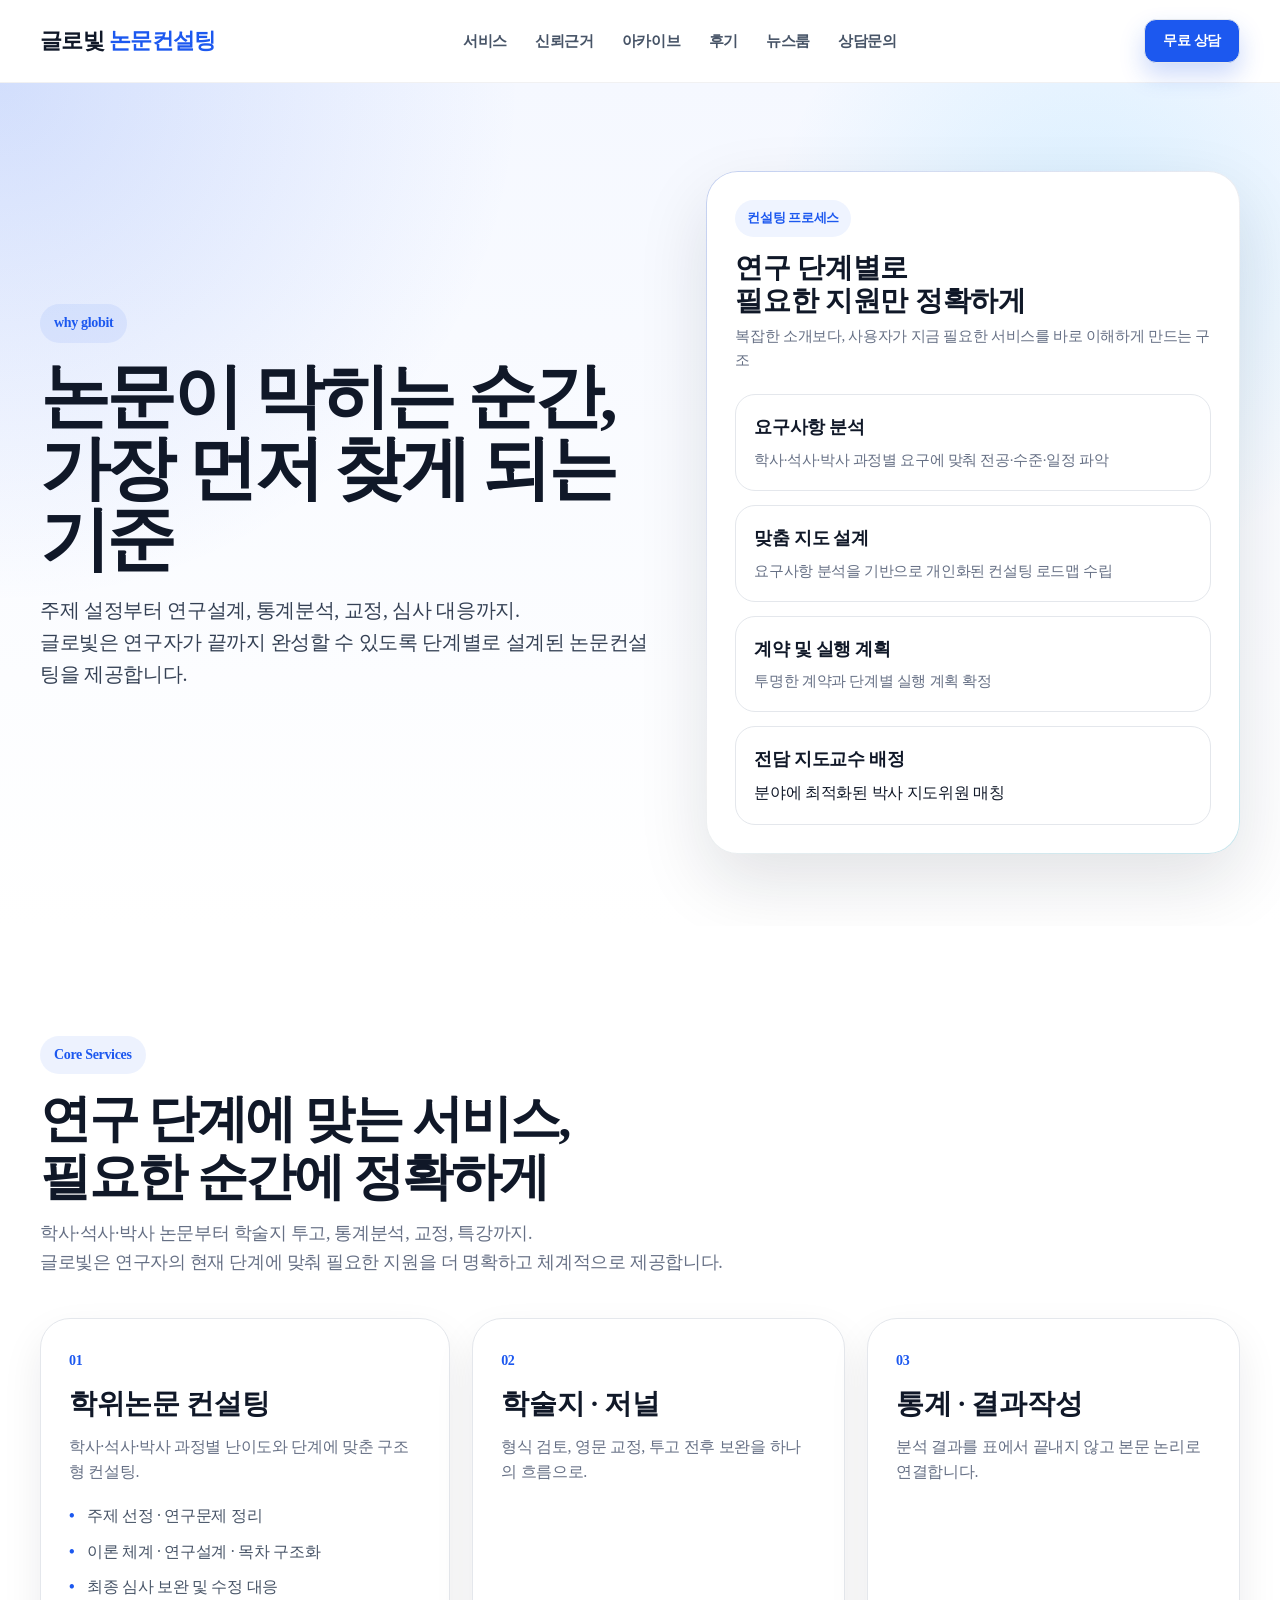
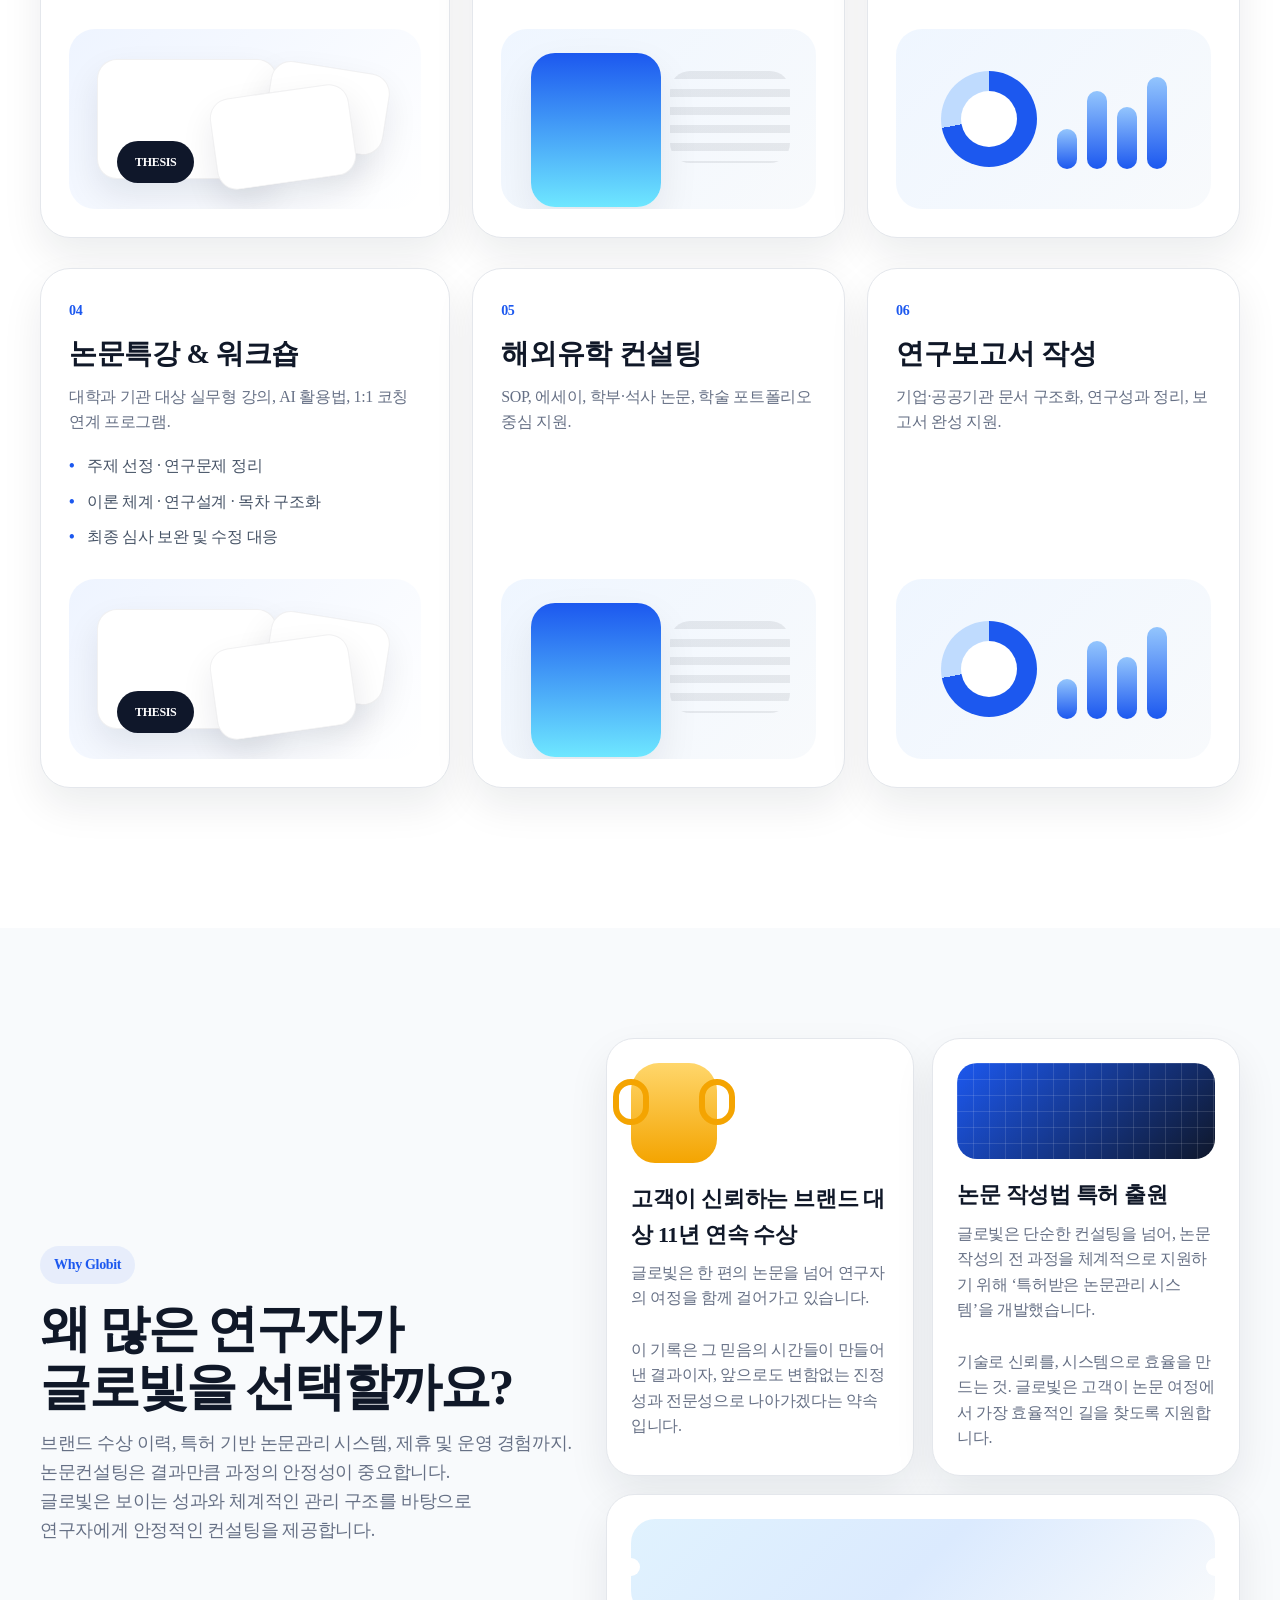
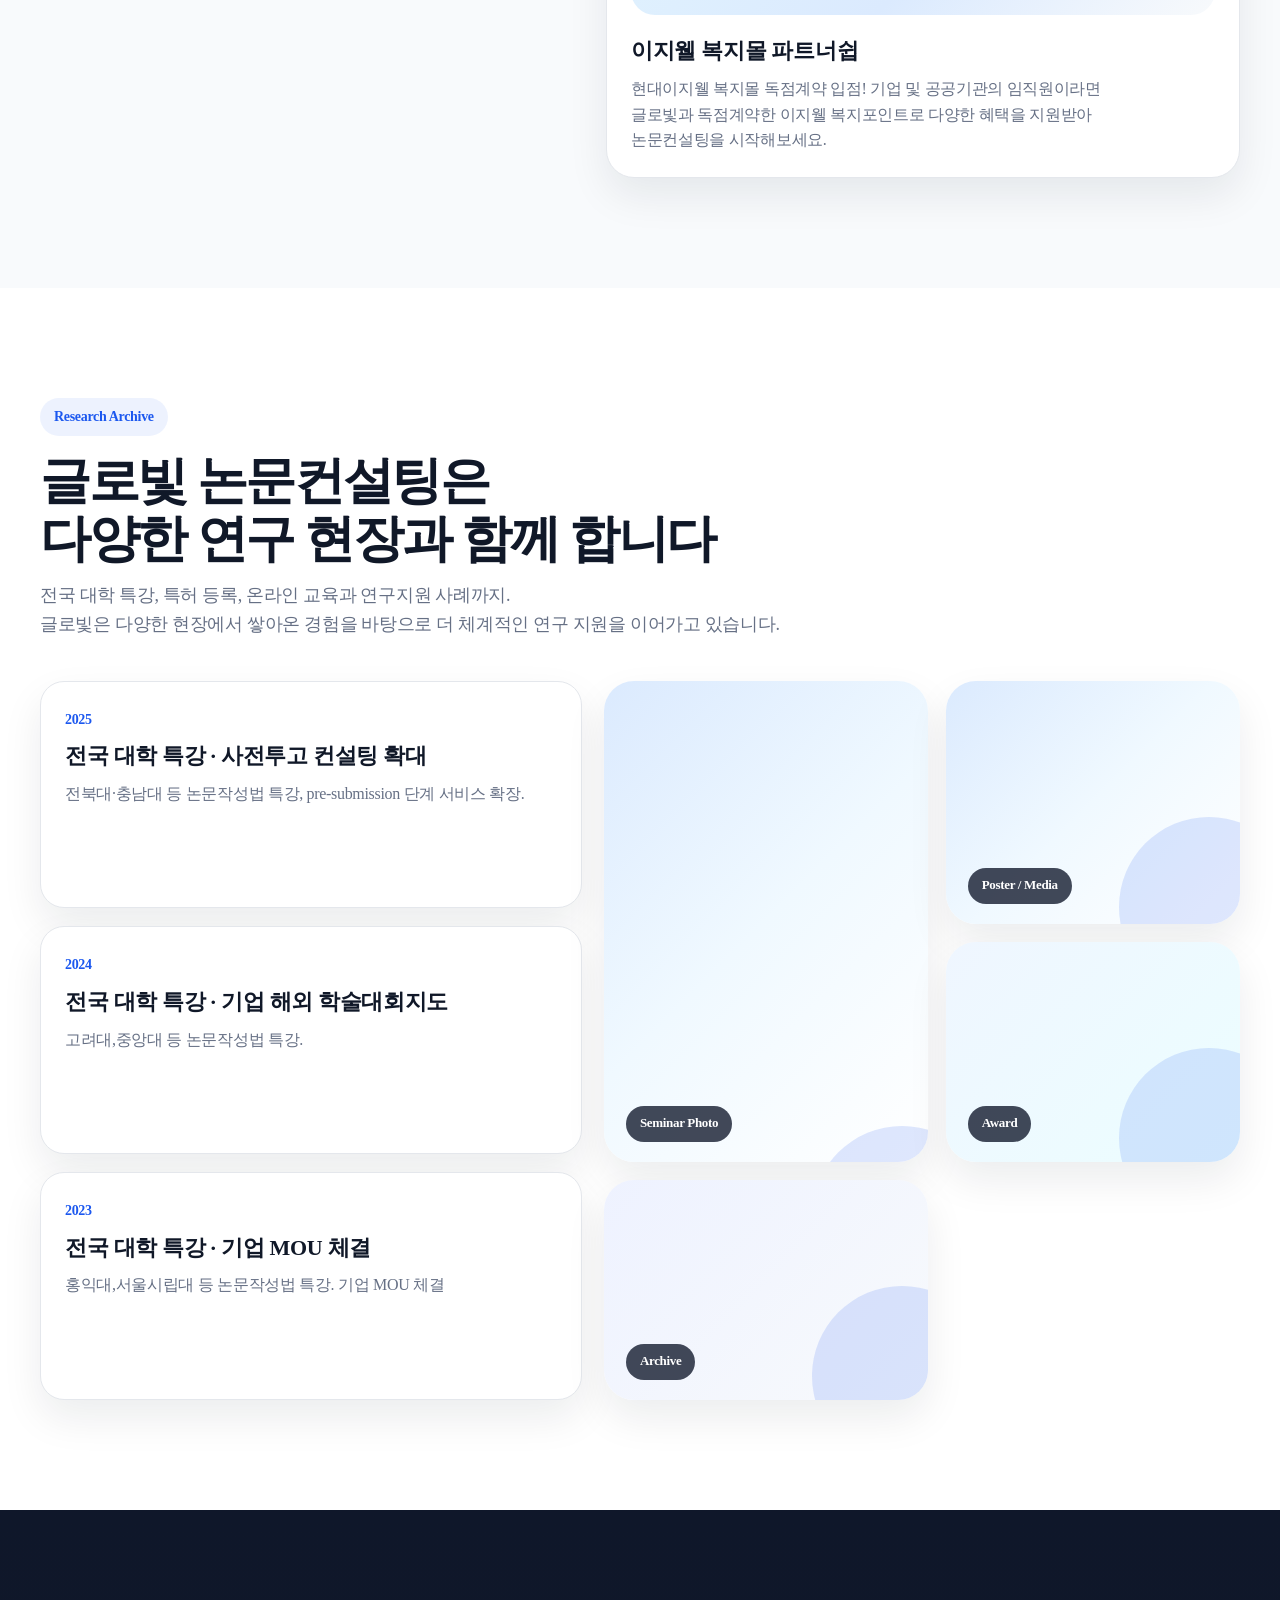
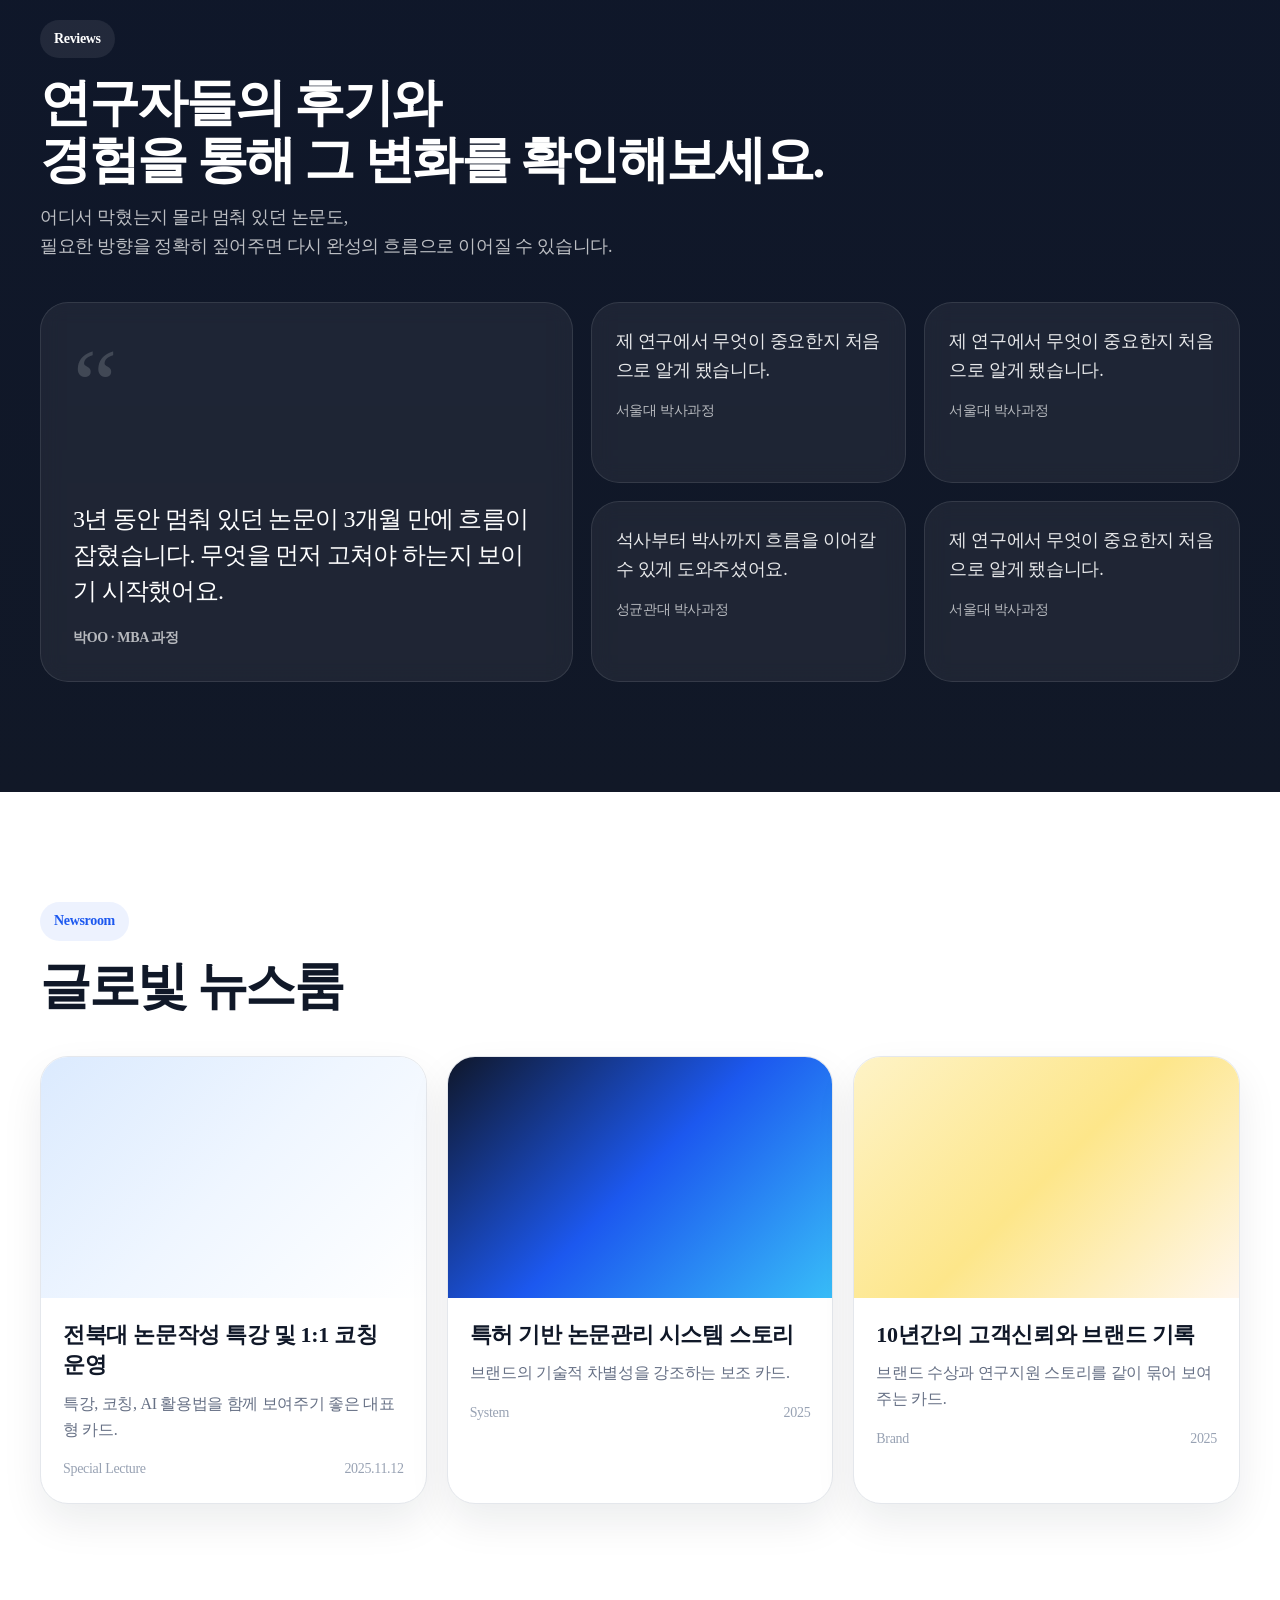
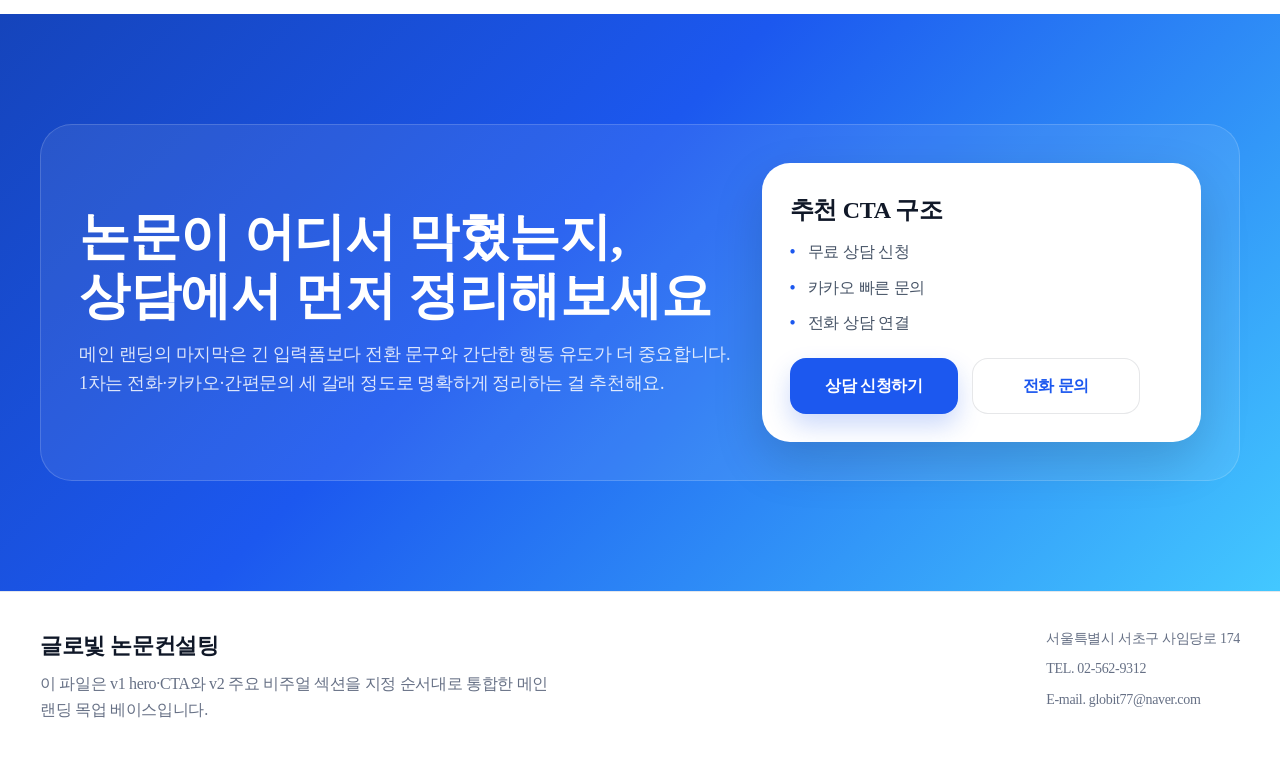
==== 1.html @ 15de33b3 "Add files via upload" ====
<!DOCTYPE html>
<html lang="ko"><head>
<meta http-equiv="content-type" content="text/html; charset=UTF-8">
  <meta charset="UTF-8">
  <meta name="viewport" content="width=device-width, initial-scale=1.0">
  <title>글로빛 논문컨설팅 | 통합 목업 베이스</title>
  <meta name="description" content="v1 hero와 CTA, v2 services/why globit/archive/reviews/newsroom을 결합한 통합 목업 베이스">
  <link rel="preconnect" href="https://fonts.googleapis.com">
  <link rel="preconnect" href="https://fonts.gstatic.com" crossorigin="">
  <link href="1_files/1_002.css" rel="stylesheet">
  <link rel="stylesheet" href="1_files/1.css">
</head>
<body>
  <header class="site-header">
    <div class="wrap header-inner">
      <a href="#" class="logo">글로빛 <span>논문컨설팅</span></a>
      <nav class="gnb">
        <a href="#services">서비스</a>
        <a href="#proof">신뢰근거</a>
        <a href="#visual-archive">아카이브</a>
        <a href="#reviews">후기</a>
        <a href="#news">뉴스룸</a>
        <a href="#contact">상담문의</a>
      </nav>
      <div class="header-cta">
        <a href="#contact" class="mini-btn primary">무료 상담</a>
      </div>
    </div>
  </header>

  <main>
    <section class="hero">
      <div class="wrap hero-grid">
        <div class="hero-copy">
          <span class="eyebrow">why globit</span>
          <h1>논문이 막히는 순간,<br>가장 먼저 찾게 되는 기준</h1>
          <p class="hero-lead">
            주제 설정부터 연구설계, 통계분석, 교정, 심사 대응까지.<br>
            글로빛은 연구자가 끝까지 완성할 수 있도록 단계별로 설계된 논문컨설팅을 제공합니다.
          </p>
          

          
        </div>

        <div class="hero-card">
          <div class="card-top">
            <div>
              <span class="tag">컨설팅 프로세스</span>
              <h2>연구 단계별로<br>필요한 지원만 정확하게</h2>
              <p>복잡한 소개보다, 사용자가 지금 필요한 서비스를 바로 이해하게 만드는 구조</p>
            </div>
          </div>

          <div class="card-stack">
            <div class="stack-item">
              <strong>요구사항 분석</strong>
              <p>학사·석사·박사 과정별 요구에 맞춰 전공·수준·일정 파악</p>
            </div>
            <div class="stack-item">
              <strong>맞춤 지도 설계</strong>
              <p>요구사항 분석을 기반으로 개인화된 컨설팅 로드맵 수립</p>
            </div>
            <div class="stack-item">
              <strong>계약 및 실행 계획</strong>
              <p>투명한 계약과 단계별 실행 계획 확정</p>
            </div>
          <div class="stack-item">
            <strong>전담 지도교수 배정</strong>
            <span>분야에 최적화된 박사 지도위원 매칭</span>
          </div></div>

          
        </div>
      </div>
    </section>

    <section id="services" class="section">
      <div class="wrap">
        <div class="section-head">
          <span class="eyebrow">Core Services</span>
          <h2>연구 단계에 맞는 서비스, <br>필요한 순간에 정확하게</h2>
          <p>학사·석사·박사 논문부터 학술지 투고, 통계분석, 교정, 특강까지.


<br>
  글로빛은 연구자의 현재 단계에 맞춰 필요한 지원을 더 명확하고 체계적으로 제공합니다.</p>
        </div>

        <div class="service-showcase">
          <article class="service-panel service-panel-lg">
            <div class="service-copy">
              <span class="num">01</span>
              <h3>학위논문 컨설팅</h3>
              <p>학사·석사·박사 과정별 난이도와 단계에 맞춘 구조형 컨설팅.</p>
              <ul>
                <li>주제 선정 · 연구문제 정리</li>
                <li>이론 체계 · 연구설계 · 목차 구조화</li>
                <li>최종 심사 보완 및 수정 대응</li>
              </ul>
            </div>
            <div class="service-visual paper-flow">
              <div class="sheet main"></div>
              <div class="sheet sub one"></div>
              <div class="sheet sub two"></div>
              <div class="stamp">THESIS</div>
            </div>
          </article>

          <article class="service-panel">
            <div class="service-copy">
              <span class="num">02</span>
              <h3>학술지 · 저널</h3>
              <p>형식 검토, 영문 교정, 투고 전후 보완을 하나의 흐름으로.</p>
            </div>
            <div class="service-visual journal-visual">
              <div class="journal-cover"></div>
              <div class="journal-lines"></div>
            </div>
          </article>

          <article class="service-panel">
            <div class="service-copy">
              <span class="num">03</span>
              <h3>통계 · 결과작성</h3>
              <p>분석 결과를 표에서 끝내지 않고 본문 논리로 연결합니다.</p>
            </div>
            <div class="service-visual stats-visual">
              <div class="donut"></div>
              <div class="bars">
                <span></span><span></span><span></span><span></span>
              </div>
            </div>
          </article>
        </div>
  <div class="service-showcase">
          <article class="service-panel service-panel-lg">
            <div class="service-copy">
              <span class="num">04</span>
              <h3>논문특강 &amp; 워크숍</h3>
              <p>대학과 기관 대상 실무형 강의, AI 활용법, 1:1 코칭 연계 프로그램.</p>
              <ul>
                <li>주제 선정 · 연구문제 정리</li>
                <li>이론 체계 · 연구설계 · 목차 구조화</li>
                <li>최종 심사 보완 및 수정 대응</li>
              </ul>
            </div>
            <div class="service-visual paper-flow">
              <div class="sheet main"></div>
              <div class="sheet sub one"></div>
              <div class="sheet sub two"></div>
              <div class="stamp">THESIS</div>
            </div>
          </article>

          <article class="service-panel">
            <div class="service-copy">
              <span class="num">05</span>
              <h3>해외유학 컨설팅</h3>
              <p>SOP, 에세이, 학부·석사 논문, 학술 포트폴리오 중심 지원.</p>
            </div>
            <div class="service-visual journal-visual">
              <div class="journal-cover"></div>
              <div class="journal-lines"></div>
            </div>
          </article>

          <article class="service-panel">
            <div class="service-copy">
              <span class="num">06</span>
              <h3>연구보고서 작성</h3>
              <p>기업·공공기관 문서 구조화, 연구성과 정리, 보고서 완성 지원.</p>
            </div>
            <div class="service-visual stats-visual">
              <div class="donut"></div>
              <div class="bars">
                <span></span><span></span><span></span><span></span>
              </div>
            </div>
          </article>
        </div>

        
      </div>
    </section>

    <section id="proof" class="section section-bg proof-rich">
      <div class="wrap proof-layout">
        <div class="proof-copy-block">
          <div class="section-head left-tight">
            <span class="eyebrow">Why Globit</span>
            <h2>왜 많은 연구자가<br> 글로빛을 선택할까요?</h2>
            <p>브랜드 수상 이력, 특허 기반 논문관리 시스템, 제휴 및 운영 경험까지.
  <br>
  논문컨설팅은 결과만큼 과정의 안정성이 중요합니다.
  <br>
글로빛은 보이는 성과와 체계적인 관리 구조를 바탕으로
  <br>
 연구자에게 안정적인 컨설팅을 제공합니다.</p>
          </div>
          
        </div>

        <div class="proof-visual-grid">
          <article class="proof-visual-card trophy">
            <div class="icon-trophy"></div>
            <strong>고객이 신뢰하는 브랜드 대상 11년 연속 수상</strong>
            <p>글로빛은 한 편의 논문을 넘어 연구자의 여정을 함께 걸어가고 있습니다.
  <br><br>
이 기록은 그 믿음의 시간들이 만들어낸 결과이자,
앞으로도 변함없는 진정성과 전문성으로 나아가겠다는 약속입니다. </p>
          </article>
          <article class="proof-visual-card blueprint">
            <div class="blueprint-grid"></div>
            <strong>논문 작성법 특허 출원</strong>
            <p>글로빛은 단순한 컨설팅을 넘어,
논문 작성의 전 과정을 체계적으로 지원하기 위해
‘특허받은 논문관리 시스템’을 개발했습니다.
  <br>
  <br>
  기술로 신뢰를, 시스템으로 효율을 만드는 것.
글로빛은 고객이 논문 여정에서 가장 효율적인 길을 찾도록 지원합니다. 

</p>
          </article>
          <article class="proof-visual-card welfare">
            <div class="coupon-card"></div>
            <strong>이지웰 복지몰 파트너쉽</strong>
            <p>현대이지웰 복지몰 독점계약 입점!
  기업 및 공공기관의 임직원이라면 
  <br>
  글로빛과 독점계약한 이지웰 복지포인트로
다양한 혜택을 지원받아 
  <br>논문컨설팅을 시작해보세요. 


</p>
          </article>
        </div>
      </div>
    </section>

    <section id="visual-archive" class="section archive-visual-section">
      <div class="wrap">
        <div class="section-head">
          <span class="eyebrow">Research Archive</span>
          <h2>글로빛 논문컨설팅은<br>다양한 연구 현장과 함께 합니다</h2>
          <p>전국 대학 특강, 특허 등록, 온라인 교육과 연구지원 사례까지.
  <br>
글로빛은 다양한 현장에서 쌓아온 경험을 바탕으로 더 체계적인 연구 지원을 이어가고 있습니다.</p>
        </div>

        <div class="archive-stage">
          <div class="archive-timeline">
            <article>
              <span>2025</span>
              <h3>전국 대학 특강 · 사전투고 컨설팅 확대</h3>
              <p>전북대·충남대 등 논문작성법 특강, pre-submission 단계 서비스 확장.</p>
            </article>
            <article>
              <span>2024</span>
              <h3>전국 대학 특강 · 기업 해외 학술대회지도</h3>
              <p>고려대,중앙대 등 논문작성법 특강.</p>
            </article>
            <article>
              <span>2023</span>
              <h3>전국 대학 특강 · 기업 MOU 체결</h3>
              <p>홍익대,서울시립대 등 논문작성법 특강. 기업 MOU 체결 </p>
            </article>
          </div>

          <div class="archive-gallery">
            <div class="gallery-card tall">
              <div class="gallery-label">Seminar Photo</div>
            </div>
            <div class="gallery-card wide">
              <div class="gallery-label">Poster / Media</div>
            </div>
            <div class="gallery-card square one">
              <div class="gallery-label">Award</div>
            </div>
            <div class="gallery-card square two">
              <div class="gallery-label">Archive</div>
            </div>
          </div>
        </div>
      </div>
    </section>

    <section id="reviews" class="section reviews dark-section">
      <div class="wrap">
        <div class="section-head">
          <span class="eyebrow dark">Reviews</span>
          <h2>연구자들의 후기와<br>경험을 통해 그 변화를 확인해보세요.</h2>
          <p>어디서 막혔는지 몰라 멈춰 있던 논문도,
  <br>
필요한 방향을 정확히 짚어주면 다시 완성의 흐름으로 이어질 수 있습니다.</p>
        </div>

        <div class="review-mosaic">
          <article class="review-featured">
            <div class="quote-mark">“</div>
            <p>3년 동안 멈춰 있던 논문이 3개월 만에 흐름이 잡혔습니다. 무엇을 먼저 고쳐야 하는지 보이기 시작했어요.</p>
            <strong>박OO · MBA 과정</strong>
          </article>
          <article class="review-card">
            <p>제 연구에서 무엇이 중요한지 처음으로 알게 됐습니다.</p>
            <span>서울대 박사과정</span>
          </article>
         <article class="review-card">
            <p>제 연구에서 무엇이 중요한지 처음으로 알게 됐습니다.</p>
            <span>서울대 박사과정</span>
          </article>
          <article class="review-card">
            <p>석사부터 박사까지 흐름을 이어갈 수 있게 도와주셨어요.</p>
            <span>성균관대 박사과정</span>
          </article>
  <article class="review-card">
            <p>제 연구에서 무엇이 중요한지 처음으로 알게 됐습니다.</p>
            <span>서울대 박사과정</span>
          </article>
        </div>
      </div>
    </section>

    <section id="news" class="section news-rich">
      <div class="wrap">
        <div class="section-head">
          <span class="eyebrow">Newsroom</span>
          <h2>글로빛 뉴스룸<br></h2>
          <p></p>
        </div>

        <div class="news-grid visual-news-grid">
          <article class="news-card rich">
            <div class="news-thumb thumb-seminar"></div>
            <div class="news-body">
              <strong>전북대 논문작성 특강 및 1:1 코칭 운영</strong>
              <p>특강, 코칭, AI 활용법을 함께 보여주기 좋은 대표형 카드.</p>
              <div class="news-meta"><span>Special Lecture</span><span>2025.11.12</span></div>
            </div>
          </article>
          <article class="news-card rich">
            <div class="news-thumb thumb-system"></div>
            <div class="news-body">
              <strong>특허 기반 논문관리 시스템 스토리</strong>
              <p>브랜드의 기술적 차별성을 강조하는 보조 카드.</p>
              <div class="news-meta"><span>System</span><span>2025</span></div>
            </div>
          </article>
          <article class="news-card rich">
            <div class="news-thumb thumb-brand"></div>
            <div class="news-body">
              <strong>10년간의 고객신뢰와 브랜드 기록</strong>
              <p>브랜드 수상과 연구지원 스토리를 같이 묶어 보여주는 카드.</p>
              <div class="news-meta"><span>Brand</span><span>2025</span></div>
            </div>
          </article>
        </div>
      </div>
    </section>

    <section id="contact" class="cta">
      <div class="wrap">
        <div class="cta-box">
          <div class="cta-copy">
            <h2>논문이 어디서 막혔는지,<br>상담에서 먼저 정리해보세요</h2>
            <p>
              메인 랜딩의 마지막은 긴 입력폼보다 전환 문구와 간단한 행동 유도가 더 중요합니다.
              1차는 전화·카카오·간편문의 세 갈래 정도로 명확하게 정리하는 걸 추천해요.
            </p>
          </div>
          <div class="cta-panel">
            <strong>추천 CTA 구조</strong>
            <ul>
              <li>무료 상담 신청</li>
              <li>카카오 빠른 문의</li>
              <li>전화 상담 연결</li>
            </ul>
            <div class="btns">
              <a href="#" class="btn primary">상담 신청하기</a>
              <a href="#" class="btn secondary white">전화 문의</a>
            </div>
          </div>
        </div>
      </div>
    </section>
  </main>

  <footer class="site-footer">
    <div class="wrap footer-top">
      <div class="footer-brand">
        <strong>글로빛 논문컨설팅</strong>
        <p>이 파일은 v1 hero·CTA와 v2 주요 비주얼 섹션을 지정 순서대로 통합한 메인 랜딩 목업 베이스입니다.</p>
      </div>
      <div class="footer-meta">
        <span>서울특별시 서초구 사임당로 174</span>
        <span>TEL. 02-562-9312</span>
        <span>E-mail. globit77@naver.com</span>
      </div>
    </div>
  </footer>


</body></html>
---- 1_files/1_002.css ----
:root {
  --primary: #1c58ef;
  --primary-dark: #1447c9;
  --primary-soft: #eef4ff;
  --sky: #dff4ff;
  --ink: #101828;
  --text: #344054;
  --muted: #667085;
  --line: #e4e7ec;
  --bg: #f8fafc;
  --bg-deep: #0f172a;
  --white: #ffffff;
  --shadow: 0 20px 48px rgba(16, 24, 40, 0.08);
  --shadow-sm: 0 18px 40px rgba(15, 23, 42, 0.08);
  --shadow-md: 0 28px 70px rgba(15, 23, 42, 0.14);
  --radius: 24px;
  --radius-xl: 36px;
  --radius-lg: 28px;
  --radius-md: 22px;
  --radius-sm: 16px;
  --max: 1200px;
}

* { box-sizing: border-box; }
html { scroll-behavior: smooth; }
body {
  margin: 0;
  color: var(--ink);
  background: var(--white);
  font-family: "Noto Sans KR", "Pretendard", "Apple SD Gothic Neo", sans-serif;
  line-height: 1.6;
  letter-spacing: -0.02em;
}
body, button, input, textarea, select { font-family: inherit; }
a { color: inherit; text-decoration: none; }
img { display: block; max-width: 100%; }
.wrap { width: min(calc(100% - 40px), var(--max)); margin: 0 auto; }
.section { padding: 110px 0; }
.section-bg { background: var(--bg); }

.eyebrow {
  display: inline-flex;
  align-items: center;
  gap: 8px;
  min-height: 38px;
  padding: 8px 14px;
  border-radius: 999px;
  background: rgba(28, 88, 239, 0.08);
  color: var(--primary);
  font-size: 14px;
  font-weight: 700;
}
.eyebrow.dark {
  background: rgba(255,255,255,0.08);
  color: #fff;
}
.eyebrow.light {
  background: rgba(255,255,255,0.18);
  color: #fff;
}

.section-head { margin-bottom: 42px; }
.section-head.left-tight { margin-bottom: 26px; }
.section-head h2 {
  margin: 16px 0 14px;
  font-size: clamp(32px, 4vw, 56px);
  line-height: 1.12;
  letter-spacing: -0.045em;
}
.section-head p {
  max-width: 780px;
  margin: 0;
  color: var(--muted);
  font-size: 18px;
}

.btns { display: flex; gap: 14px; flex-wrap: wrap; }
.btn, .mini-btn {
  display: inline-flex;
  align-items: center;
  justify-content: center;
  font-weight: 700;
  transition: 0.2s ease;
}
.btn {
  min-width: 168px;
  height: 56px;
  padding: 0 24px;
  border-radius: 16px;
  font-size: 16px;
}
.btn.primary, .mini-btn.primary {
  background: var(--primary);
  color: #fff;
  box-shadow: 0 12px 24px rgba(28, 88, 239, 0.22);
}
.btn.secondary {
  background: #fff;
  border: 1px solid var(--line);
  color: var(--ink);
}
.btn.secondary.white { border-color: rgba(16, 24, 40, 0.1); }
.btn.white {
  background: #fff;
  color: var(--primary);
}
.btn.ghost {
  color: #fff;
  background: transparent;
  border: 1px solid rgba(255,255,255,0.24);
}
.btn:hover, .mini-btn:hover { transform: translateY(-2px); }
.btn.secondary:hover { box-shadow: var(--shadow); }
.mini-btn {
  height: 44px;
  padding: 0 18px;
  border-radius: 12px;
  font-size: 14px;
  border: 1px solid var(--line);
}

.site-header {
  position: sticky;
  top: 0;
  z-index: 100;
  backdrop-filter: blur(12px);
  background: rgba(255,255,255,0.84);
  border-bottom: 1px solid rgba(17,24,39,0.06);
}
.header-inner {
  display: flex;
  align-items: center;
  justify-content: space-between;
  gap: 20px;
  min-height: 82px;
}
.logo {
  font-size: 22px;
  font-weight: 800;
  letter-spacing: -0.03em;
}
.logo span { color: var(--primary); }
.gnb {
  display: flex;
  gap: 28px;
  align-items: center;
}
.gnb a {
  color: #475467;
  font-size: 15px;
  font-weight: 600;
}
.gnb a:hover { color: var(--primary); }
.header-cta {
  display: flex;
  gap: 12px;
  align-items: center;
}

/* v1 hero */
.hero {
  position: relative;
  overflow: hidden;
  padding: 88px 0 72px;
  background:
    radial-gradient(circle at top left, rgba(28, 88, 239, 0.16), transparent 34%),
    radial-gradient(circle at 85% 20%, rgba(51, 184, 255, 0.16), transparent 25%),
    linear-gradient(180deg, #f5f8ff 0%, #ffffff 100%);
}
.hero-grid {
  display: grid;
  grid-template-columns: 1.08fr 0.92fr;
  gap: 40px;
  align-items: center;
}
.hero h1 {
  margin: 18px 0 18px;
  font-size: clamp(42px, 5.5vw, 74px);
  line-height: 1.02;
  letter-spacing: -0.05em;
}
.hero-lead {
  margin: 0 0 30px;
  max-width: 700px;
  font-size: 20px;
  color: var(--text);
}
.hero-badges {
  display: grid;
  grid-template-columns: repeat(4, 1fr);
  gap: 14px;
  margin-top: 42px;
}
.hero-badge {
  background: rgba(255, 255, 255, 0.82);
  border: 1px solid rgba(255, 255, 255, 0.8);
  border-radius: 18px;
  padding: 18px 16px;
  box-shadow: var(--shadow);
}
.hero-badge strong {
  display: block;
  font-size: 26px;
  line-height: 1.1;
  margin-bottom: 6px;
}
.hero-badge span {
  font-size: 14px;
  color: var(--muted);
}
.hero-card {
  position: relative;
  background: #fff;
  border: 1px solid rgba(16, 24, 40, 0.06);
  border-radius: 32px;
  padding: 28px;
  box-shadow: 0 28px 70px rgba(17, 24, 39, 0.12);
}
.hero-card::before {
  content: "";
  position: absolute;
  inset: -1px;
  border-radius: 32px;
  padding: 1px;
  background: linear-gradient(135deg, rgba(28, 88, 239, 0.22), rgba(28, 88, 239, 0), rgba(0, 180, 216, 0.18));
  -webkit-mask: linear-gradient(#fff 0 0) content-box, linear-gradient(#fff 0 0);
  -webkit-mask-composite: xor;
  mask-composite: exclude;
  pointer-events: none;
}
.card-top {
  display: flex;
  justify-content: space-between;
  gap: 16px;
  align-items: flex-start;
  margin-bottom: 22px;
}
.tag {
  display: inline-block;
  padding: 8px 12px;
  background: #eff4ff;
  color: var(--primary);
  border-radius: 999px;
  font-size: 13px;
  font-weight: 700;
}
.card-top h2 {
  margin: 14px 0 6px;
  font-size: 28px;
  line-height: 1.2;
}
.card-top p {
  margin: 0;
  color: var(--muted);
  font-size: 15px;
}
.card-stack { display: grid; gap: 14px; }
.stack-item {
  border: 1px solid var(--line);
  border-radius: 20px;
  padding: 18px;
  background: #fff;
}
.stack-item strong {
  display: block;
  font-size: 18px;
  margin-bottom: 6px;
}
.stack-item p {
  margin: 0;
  color: var(--muted);
  font-size: 15px;
}
.floating-note {
  margin-top: 16px;
  padding: 16px 18px;
  border-radius: 18px;
  background: linear-gradient(135deg, #0f172a, #1d4ed8);
  color: #fff;
}
.floating-note strong {
  display: block;
  font-size: 17px;
  margin-bottom: 4px;
}
.floating-note span {
  font-size: 14px;
  opacity: 0.82;
}

/* v2 core services */
.service-showcase {
  display: grid;
  grid-template-columns: 1.1fr 1fr 1fr;
  gap: 22px;
  margin-bottom: 30px;
}
.service-panel {
  display: flex;
  flex-direction: column;
  justify-content: space-between;
  min-height: 430px;
  padding: 28px;
  border-radius: 30px;
  border: 1px solid var(--line);
  background: #fff;
  box-shadow: var(--shadow-sm);
}
.service-panel-lg { min-height: 520px; }
.service-copy .num {
  color: var(--primary);
  font-size: 14px;
  font-weight: 800;
}
.service-copy h3 {
  margin: 14px 0 12px;
  font-size: 28px;
  line-height: 1.24;
}
.service-copy p {
  margin: 0 0 18px;
  color: var(--muted);
}
.service-copy ul, .cta-panel ul {
  list-style: none;
  margin: 0;
  padding: 0;
  display: grid;
  gap: 10px;
}
.service-copy li, .cta-panel li {
  position: relative;
  padding-left: 18px;
  color: #475467;
}
.service-copy li::before, .cta-panel li::before {
  content: "•";
  position: absolute;
  left: 0;
  top: 0;
  color: var(--primary);
  font-weight: 900;
}
.service-visual {
  position: relative;
  min-height: 180px;
  border-radius: 26px;
  background: linear-gradient(135deg, #eff6ff, #f8fafc);
  overflow: hidden;
}
.paper-flow { background: linear-gradient(135deg, #eef4ff, #ffffff); }
.sheet {
  position: absolute;
  border-radius: 20px;
  background: #fff;
  box-shadow: 0 16px 35px rgba(15,23,42,0.09);
  border: 1px solid rgba(17,24,39,0.06);
}
.sheet.main {
  left: 28px;
  top: 30px;
  width: 180px;
  height: 120px;
}
.sheet.sub.one {
  right: 34px;
  top: 38px;
  width: 120px;
  height: 82px;
  transform: rotate(9deg);
}
.sheet.sub.two {
  right: 68px;
  bottom: 26px;
  width: 140px;
  height: 92px;
  transform: rotate(-8deg);
}
.stamp {
  position: absolute;
  left: 48px;
  bottom: 26px;
  display: inline-flex;
  height: 42px;
  align-items: center;
  padding: 0 18px;
  border-radius: 999px;
  background: #0f172a;
  color: #fff;
  font-size: 12px;
  font-weight: 800;
}
.journal-cover {
  position: absolute;
  left: 30px;
  top: 24px;
  width: 130px;
  height: 154px;
  border-radius: 24px;
  background: linear-gradient(180deg, #1c58ef 0%, #6ee7ff 100%);
  box-shadow: var(--shadow-sm);
}
.journal-lines {
  position: absolute;
  right: 26px;
  top: 42px;
  width: 120px;
  height: 92px;
  border-radius: 20px;
  background: repeating-linear-gradient(
    180deg,
    rgba(17,24,39,0.08) 0px,
    rgba(17,24,39,0.08) 8px,
    transparent 8px,
    transparent 18px
  );
}
.stats-visual {
  display: flex;
  align-items: center;
  justify-content: center;
  gap: 20px;
}
.donut {
  width: 96px;
  height: 96px;
  border-radius: 50%;
  background: conic-gradient(#1c58ef 0 72%, #bfdbfe 72% 100%);
  position: relative;
}
.donut::after {
  content: "";
  position: absolute;
  inset: 20px;
  border-radius: 50%;
  background: #fff;
}
.bars {
  display: flex;
  gap: 10px;
  align-items: end;
  height: 100px;
}
.bars span {
  width: 20px;
  border-radius: 999px;
  background: linear-gradient(180deg, #93c5fd, #1c58ef);
}
.bars span:nth-child(1) { height: 40px; }
.bars span:nth-child(2) { height: 78px; }
.bars span:nth-child(3) { height: 62px; }
.bars span:nth-child(4) { height: 92px; }
.service-subgrid {
  display: grid;
  grid-template-columns: repeat(3, 1fr);
  gap: 18px;
  margin-top: 22px;
}
.mini-service {
  padding: 22px;
  border-radius: 22px;
  background: var(--bg);
  border: 1px solid var(--line);
}
.mini-service strong {
  display: block;
  margin-bottom: 8px;
  font-size: 19px;
}
.mini-service p {
  margin: 0;
  color: var(--muted);
}

/* v2 why globit */
.proof-rich { overflow: hidden; }
.proof-layout {
  display: grid;
  grid-template-columns: 0.92fr 1.08fr;
  gap: 26px;
  align-items: center;
}
.proof-metrics {
  display: grid;
  gap: 12px;
}
.proof-metric {
  display: flex;
  align-items: center;
  justify-content: space-between;
  gap: 12px;
  padding: 18px 20px;
  border-radius: 18px;
  background: #fff;
  border: 1px solid var(--line);
}
.proof-metric strong { font-size: 18px; }
.proof-metric span {
  color: var(--muted);
  font-size: 14px;
}
.proof-visual-grid {
  display: grid;
  grid-template-columns: repeat(2, 1fr);
  gap: 18px;
}
.proof-visual-card {
  min-height: 220px;
  padding: 24px;
  border-radius: 28px;
  background: #fff;
  border: 1px solid var(--line);
  box-shadow: var(--shadow-sm);
}
.proof-visual-card:nth-child(3) { grid-column: 1 / -1; }
.proof-visual-card strong {
  display: block;
  margin-top: 18px;
  font-size: 22px;
}
.proof-visual-card p {
  margin: 8px 0 0;
  color: var(--muted);
}
.icon-trophy {
  width: 86px;
  height: 100px;
  border-radius: 28px 28px 24px 24px;
  background: linear-gradient(180deg, #ffd66b, #f4a401);
  position: relative;
}
.icon-trophy::before,
.icon-trophy::after {
  content: "";
  position: absolute;
  top: 16px;
  width: 24px;
  height: 34px;
  border: 6px solid #f4a401;
  border-radius: 20px;
}
.icon-trophy::before { left: -18px; }
.icon-trophy::after { right: -18px; }
.blueprint-grid {
  width: 100%;
  height: 96px;
  border-radius: 20px;
  background:
    linear-gradient(rgba(255,255,255,0.12) 1px, transparent 1px),
    linear-gradient(90deg, rgba(255,255,255,0.12) 1px, transparent 1px),
    linear-gradient(135deg, #1c58ef, #0f172a);
  background-size: 16px 16px, 16px 16px, auto;
}
.coupon-card {
  width: 100%;
  height: 96px;
  border-radius: 24px;
  background: linear-gradient(135deg, #e0f2fe, #dbeafe, #f8fafc);
  position: relative;
}
.coupon-card::before,
.coupon-card::after {
  content: "";
  position: absolute;
  top: 50%;
  width: 18px;
  height: 18px;
  border-radius: 50%;
  background: #fff;
  transform: translateY(-50%);
}
.coupon-card::before { left: -9px; }
.coupon-card::after { right: -9px; }

/* v2 archive */
.archive-stage {
  display: grid;
  grid-template-columns: 0.92fr 1.08fr;
  gap: 22px;
  align-items: stretch;
}
.archive-timeline {
  display: grid;
  gap: 18px;
}
.archive-timeline article {
  padding: 24px;
  border-radius: 24px;
  background: #fff;
  border: 1px solid var(--line);
  box-shadow: var(--shadow-sm);
}
.archive-timeline span {
  color: var(--primary);
  font-size: 14px;
  font-weight: 800;
}
.archive-timeline h3 {
  margin: 10px 0 10px;
  font-size: 22px;
  line-height: 1.35;
}
.archive-timeline p {
  margin: 0;
  color: var(--muted);
}
.archive-gallery {
  display: grid;
  grid-template-columns: 1.1fr 1fr;
  grid-template-rows: 1.1fr .9fr;
  gap: 18px;
}
.gallery-card {
  position: relative;
  overflow: hidden;
  border-radius: 30px;
  background: linear-gradient(135deg, #dbeafe, #f0f9ff, #ffffff);
  box-shadow: var(--shadow-sm);
}
.gallery-card::before {
  content: "";
  position: absolute;
  inset: auto -20% -30% auto;
  width: 180px;
  height: 180px;
  border-radius: 50%;
  background: rgba(28,88,239,0.14);
}
.gallery-card.tall { grid-row: 1 / span 2; min-height: 460px; }
.gallery-card.wide { min-height: 220px; }
.gallery-card.square { min-height: 220px; }
.gallery-card.square.one { background: linear-gradient(135deg, #eff6ff, #ecfeff); }
.gallery-card.square.two { background: linear-gradient(135deg, #eef2ff, #f8fafc); }
.gallery-label {
  position: absolute;
  left: 22px;
  bottom: 20px;
  display: inline-flex;
  height: 36px;
  align-items: center;
  padding: 0 14px;
  border-radius: 999px;
  background: rgba(15,23,42,0.78);
  color: #fff;
  font-size: 13px;
  font-weight: 700;
}

/* v2 reviews */
.dark-section {
  color: #fff;
  background: linear-gradient(180deg, #0f172a 0%, #111827 100%);
}
.dark-section .section-head p { color: rgba(255,255,255,0.72); }
.review-mosaic {
  display: grid;
  grid-template-columns: 1.35fr .8fr .8fr;
  gap: 18px;
}
.review-featured,
.review-card {
  border-radius: 28px;
  border: 1px solid rgba(255,255,255,0.1);
  background: rgba(255,255,255,0.06);
  backdrop-filter: blur(10px);
}
.review-featured {
  grid-row: 1 / span 2;
  min-height: 380px;
  padding: 32px;
  display: flex;
  flex-direction: column;
  justify-content: flex-end;
}
.quote-mark {
  margin-bottom: auto;
  font-size: 100px;
  line-height: 1;
  color: rgba(255,255,255,0.16);
}
.review-featured p {
  margin: 0 0 18px;
  font-size: 24px;
  line-height: 1.5;
  letter-spacing: -0.03em;
}
.review-card {
  min-height: 180px;
  padding: 24px;
}
.review-card p {
  margin: 0 0 12px;
  font-size: 18px;
  color: rgba(255,255,255,0.9);
}
.review-card span,
.review-featured strong {
  color: rgba(255,255,255,0.68);
  font-size: 14px;
}
.image-style {
  display: flex;
  flex-direction: column;
  justify-content: space-between;
}
.fake-poster {
  width: 100%;
  min-height: 110px;
  border-radius: 18px;
  background: linear-gradient(135deg, rgba(110,231,255,0.22), rgba(255,255,255,0.08));
}

/* v2 newsroom */
.news-rich { background: #fff; }
.visual-news-grid {
  display: grid;
  grid-template-columns: repeat(3, 1fr);
  gap: 20px;
}
.news-grid {
  display: grid;
  grid-template-columns: repeat(3, 1fr);
  gap: 20px;
}
.news-card.rich {
  overflow: hidden;
  border-radius: 28px;
  background: #fff;
  border: 1px solid var(--line);
  box-shadow: var(--shadow-sm);
}
.news-thumb { aspect-ratio: 16/10; }
.thumb-seminar { background: linear-gradient(135deg, #dbeafe, #eff6ff, #ffffff); }
.thumb-system { background: linear-gradient(135deg, #0f172a, #1c58ef, #38bdf8); }
.thumb-brand { background: linear-gradient(135deg, #fef3c7, #fde68a, #fff7ed); }
.news-body { padding: 22px; }
.news-body strong {
  display: block;
  font-size: 22px;
  line-height: 1.4;
  margin-bottom: 10px;
}
.news-body p {
  margin: 0 0 16px;
  color: var(--muted);
}
.news-meta {
  display: flex;
  justify-content: space-between;
  gap: 12px;
  font-size: 14px;
  color: #98a2b3;
}

/* v1 CTA */
.cta {
  padding: 110px 0;
  background: linear-gradient(135deg, #1544bb 0%, #1c58ef 42%, #43c8ff 100%);
  color: #fff;
}
.cta-box {
  display: grid;
  grid-template-columns: 1.2fr 0.8fr;
  gap: 24px;
  align-items: center;
  background: rgba(255, 255, 255, 0.08);
  border: 1px solid rgba(255, 255, 255, 0.16);
  border-radius: 32px;
  padding: 38px;
}
.cta-copy h2 {
  margin: 0 0 14px;
  font-size: clamp(32px, 4vw, 52px);
  line-height: 1.16;
}
.cta-copy p {
  margin: 0;
  color: rgba(255, 255, 255, 0.84);
  font-size: 18px;
  max-width: 700px;
}
.cta-panel {
  background: #fff;
  color: var(--ink);
  border-radius: 28px;
  padding: 28px;
  box-shadow: 0 20px 50px rgba(0, 0, 0, 0.15);
}
.cta-panel strong {
  display: block;
  font-size: 24px;
  margin-bottom: 10px;
}
.cta-panel ul { margin-bottom: 22px; }

/* footer */
.site-footer {
  padding: 36px 0 60px;
  background: #fff;
  border-top: 1px solid var(--line);
}
.footer-top {
  display: flex;
  justify-content: space-between;
  gap: 24px;
  align-items: flex-start;
}
.footer-brand strong {
  display: block;
  font-size: 22px;
  margin-bottom: 8px;
}
.footer-brand p {
  margin: 0;
  color: var(--muted);
  max-width: 520px;
}
.footer-meta {
  display: grid;
  gap: 8px;
  color: #667085;
  font-size: 14px;
}

@media (max-width: 1100px) {
  .hero-grid,
  .proof-layout,
  .archive-stage,
  .cta-box {
    grid-template-columns: 1fr;
  }
  .hero-badges,
  .service-subgrid,
  .visual-news-grid,
  .news-grid {
    grid-template-columns: repeat(2, 1fr);
  }
  .service-showcase,
  .review-mosaic {
    grid-template-columns: 1fr;
  }
  .review-featured { grid-row: auto; }
  .proof-visual-grid {
    grid-template-columns: 1fr 1fr;
  }
}

@media (max-width: 820px) {
  .site-header { position: static; }
  .gnb { display: none; }
  .header-inner { min-height: 72px; }
  .section,
  .cta { padding: 80px 0; }
  .hero { padding: 64px 0 50px; }
  .hero h1 { font-size: clamp(36px, 12vw, 54px); }
  .hero-lead,
  .section-head p,
  .cta-copy p { font-size: 16px; }
  .hero-badges,
  .service-subgrid,
  .visual-news-grid,
  .news-grid,
  .proof-visual-grid {
    grid-template-columns: 1fr;
  }
  .archive-gallery {
    grid-template-columns: 1fr;
    grid-template-rows: auto;
  }
  .gallery-card.tall,
  .gallery-card.wide,
  .gallery-card.square { min-height: 220px; grid-row: auto; }
  .timeline-item,
  .proof-grid,
  .trust-row { grid-template-columns: 1fr; }
  .footer-top { flex-direction: column; }
}
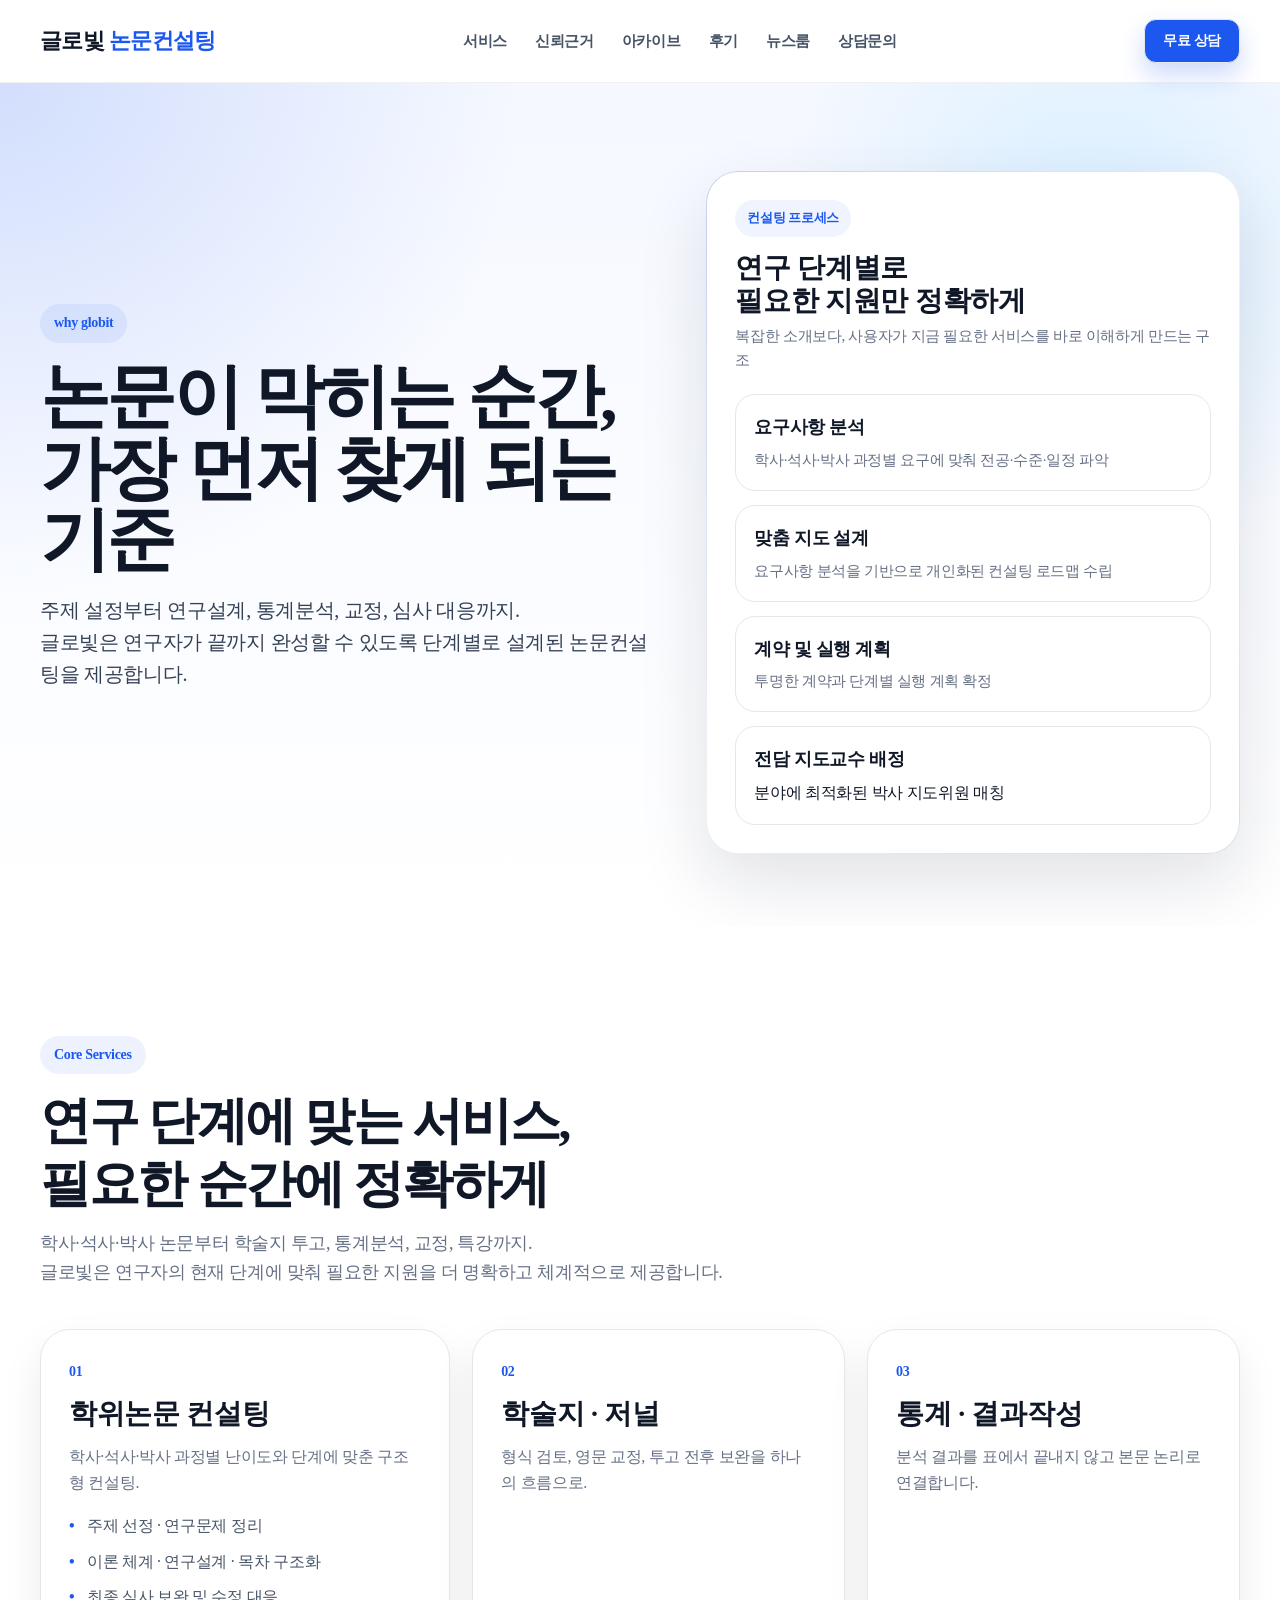
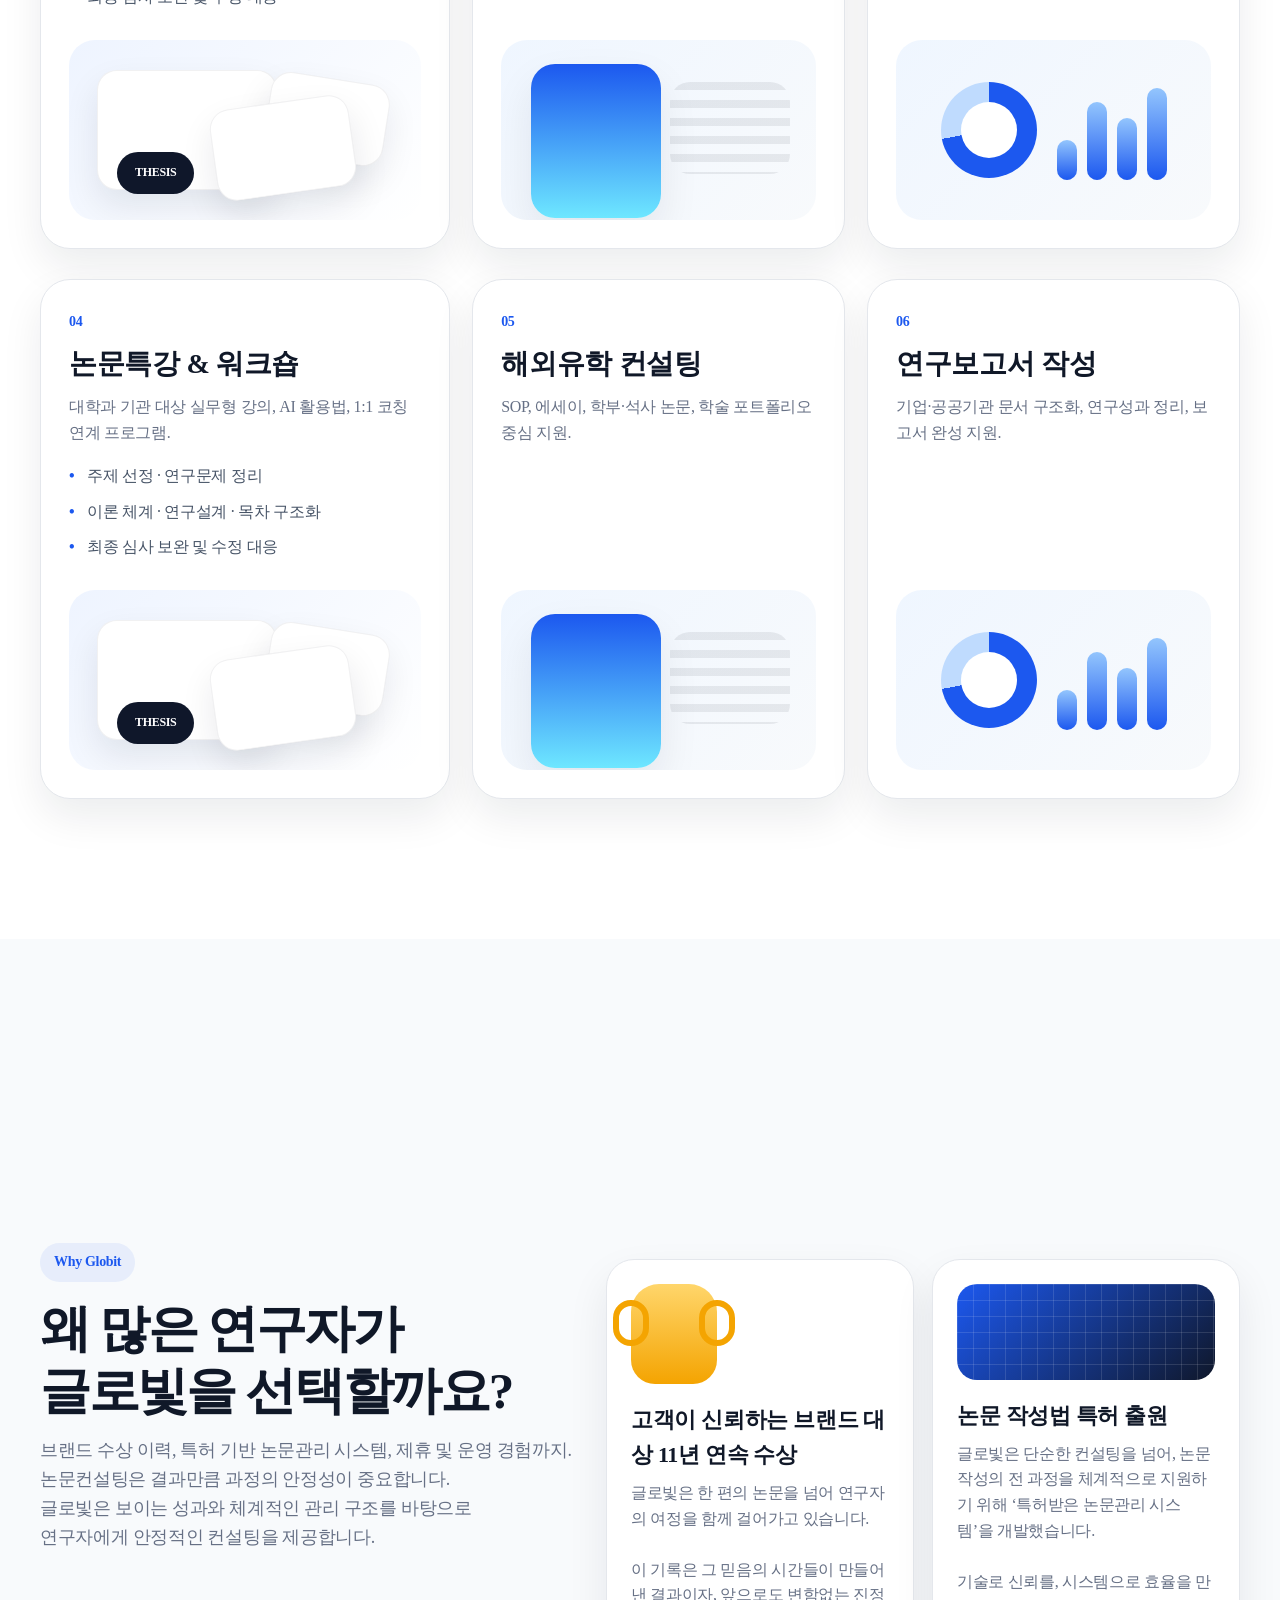
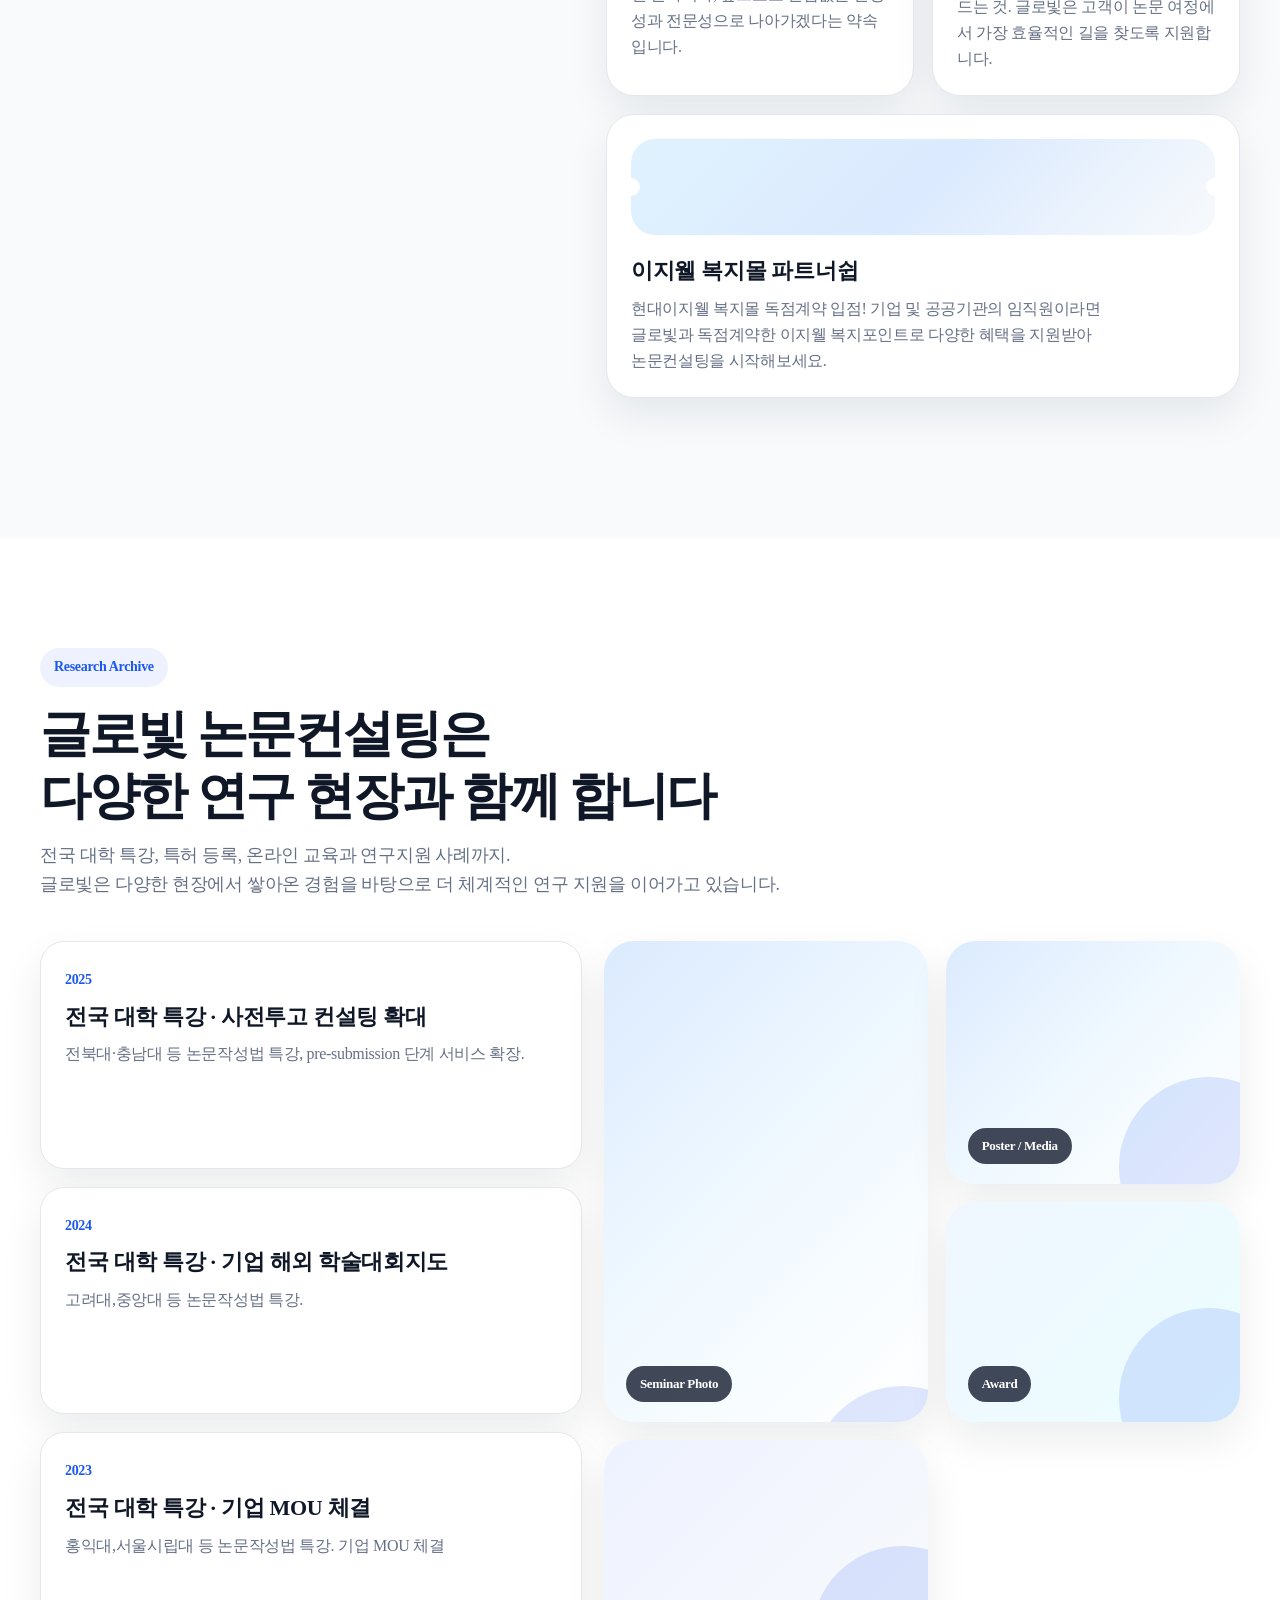
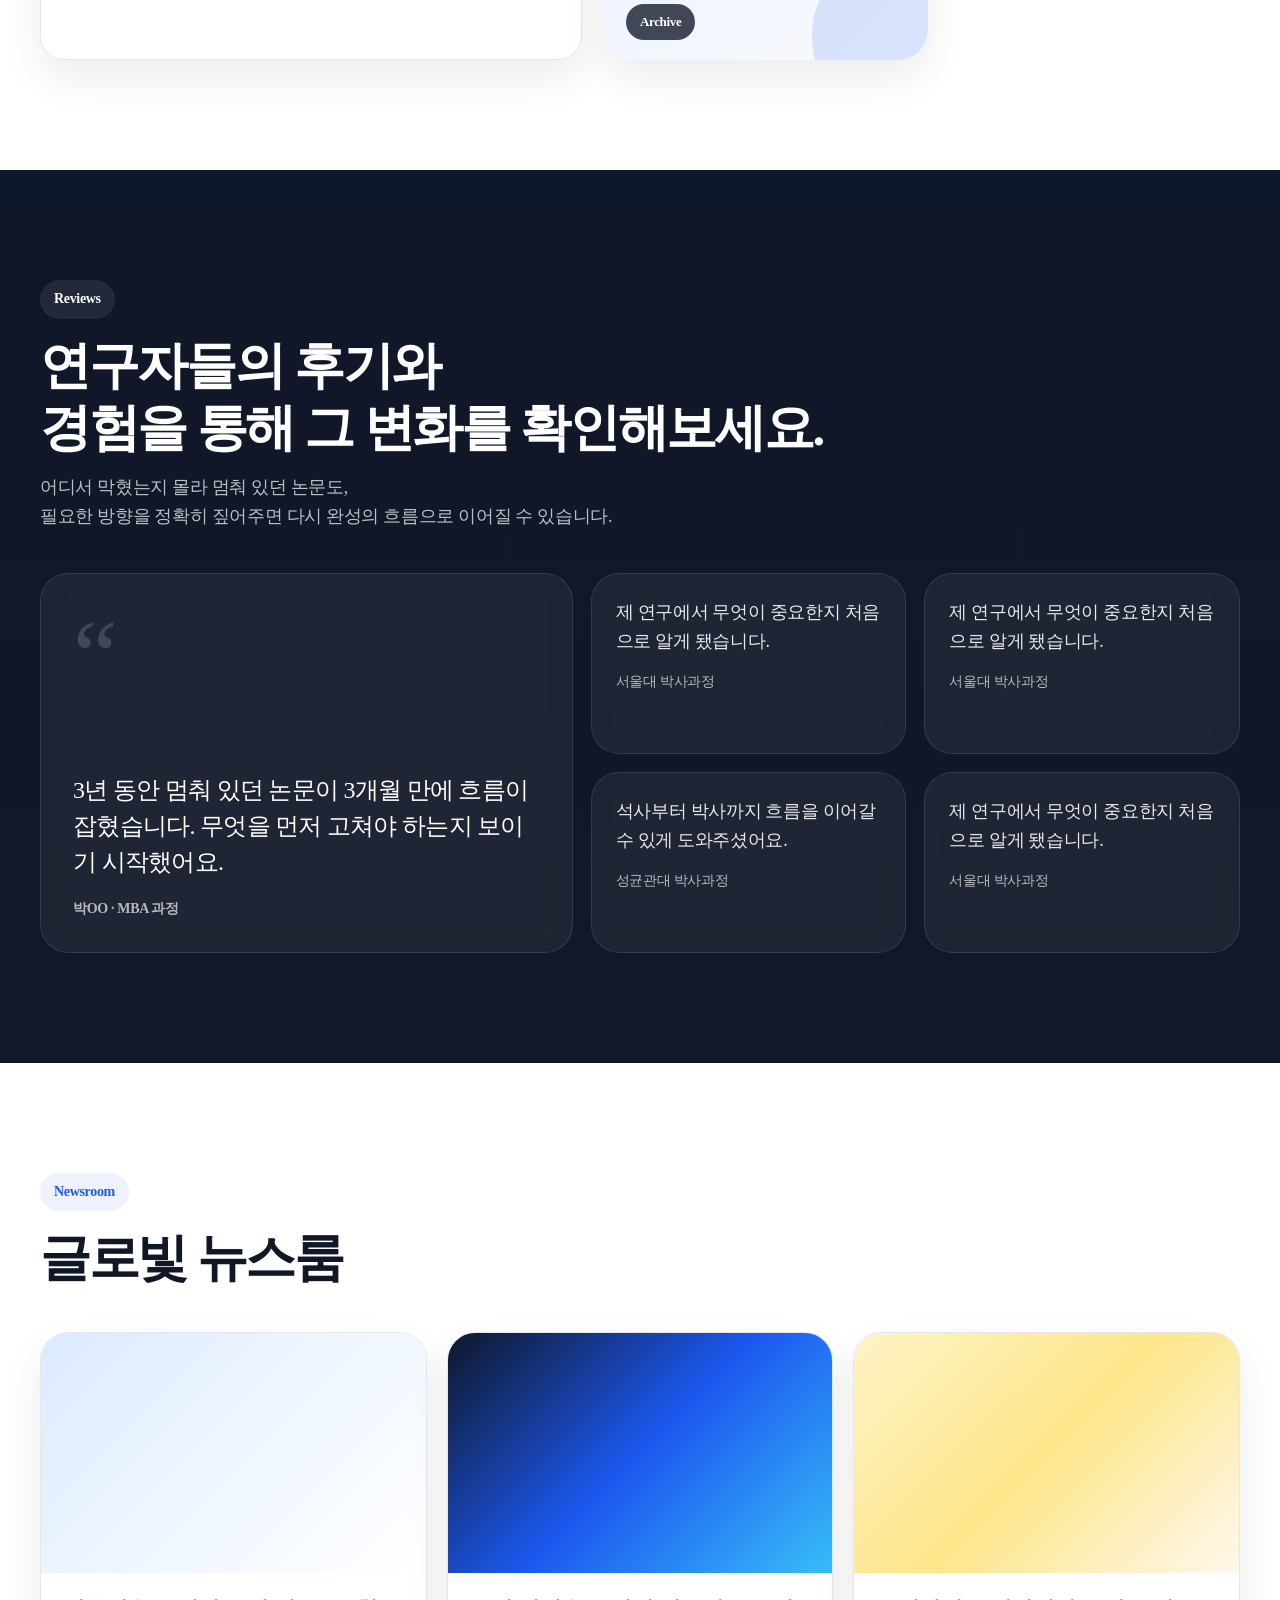
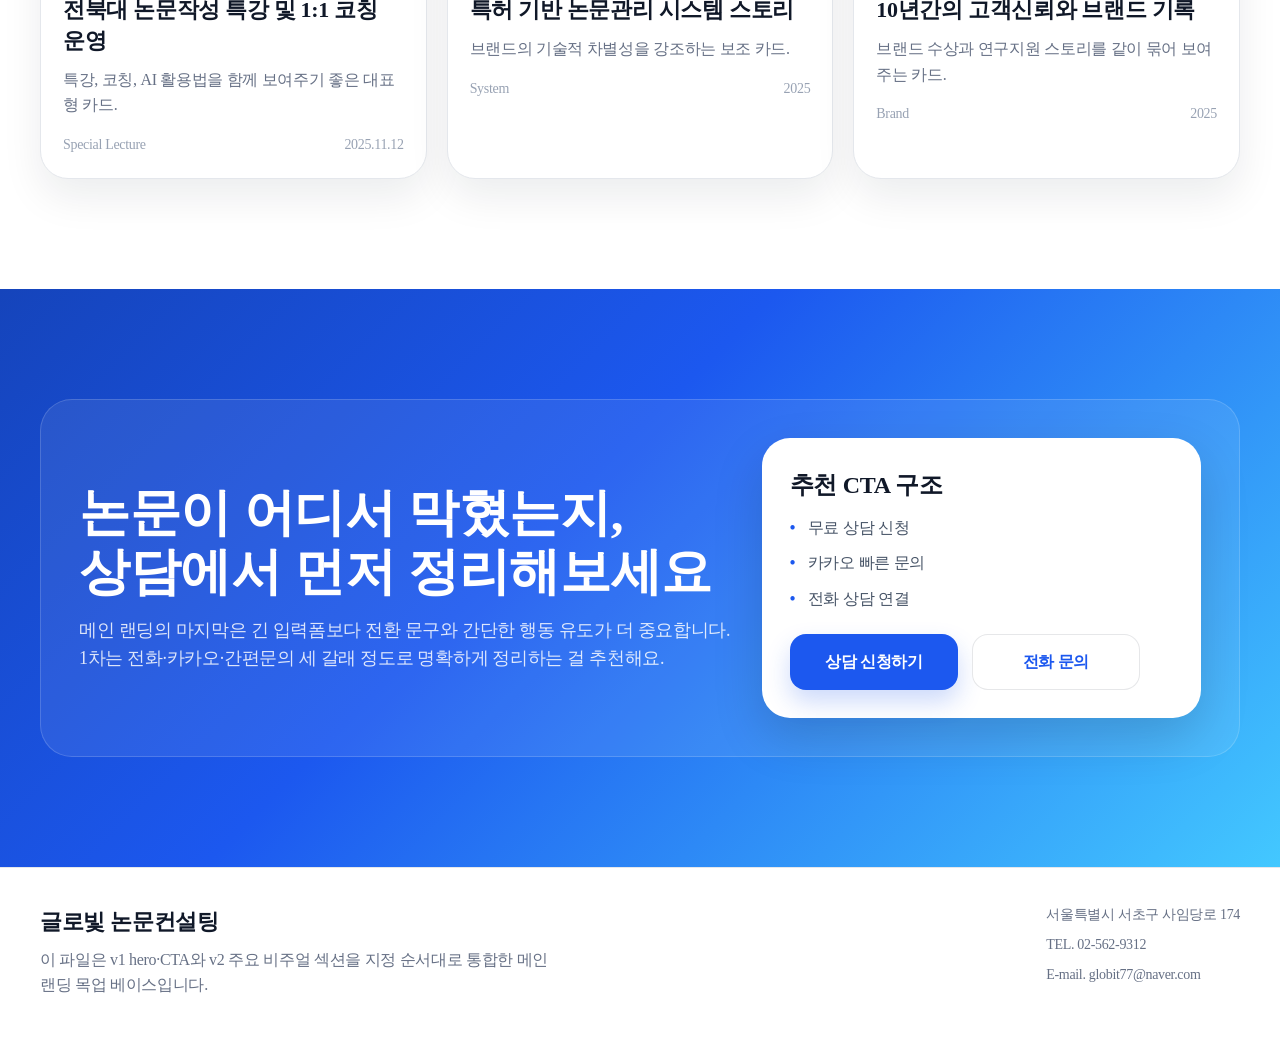
==== commit 215a41ad: "Add files via upload" ====
--- a/1.html
+++ b/1.html
@@ -7,8 +7,8 @@
   <meta name="description" content="v1 hero와 CTA, v2 services/why globit/archive/reviews/newsroom을 결합한 통합 목업 베이스">
   <link rel="preconnect" href="https://fonts.googleapis.com">
   <link rel="preconnect" href="https://fonts.gstatic.com" crossorigin="">
-  <link href="1_files/1_002.css" rel="stylesheet">
-  <link rel="stylesheet" href="1_files/1.css">
+  <link href="1.css" rel="stylesheet">
+  <link rel="stylesheet" href="/1.css">
 </head>
 <body>
   <header class="site-header">
--- a/1.css
+++ b/1.css
@@ -0,0 +1,878 @@
+:root {
+  --primary: #1c58ef;
+  --primary-dark: #1447c9;
+  --primary-soft: #eef4ff;
+  --sky: #dff4ff;
+  --ink: #101828;
+  --text: #344054;
+  --muted: #667085;
+  --line: #e4e7ec;
+  --bg: #f8fafc;
+  --bg-deep: #0f172a;
+  --white: #ffffff;
+  --shadow: 0 20px 48px rgba(16, 24, 40, 0.08);
+  --shadow-sm: 0 18px 40px rgba(15, 23, 42, 0.08);
+  --shadow-md: 0 28px 70px rgba(15, 23, 42, 0.14);
+  --radius: 24px;
+  --radius-xl: 36px;
+  --radius-lg: 28px;
+  --radius-md: 22px;
+  --radius-sm: 16px;
+  --max: 1200px;
+}
+
+* { box-sizing: border-box; }
+html { scroll-behavior: smooth; }
+body {
+  margin: 0;
+  color: var(--ink);
+  background: var(--white);
+  font-family: "Noto Sans KR", "Pretendard", "Apple SD Gothic Neo", sans-serif;
+  line-height: 1.6;
+  letter-spacing: -0.02em;
+}
+body, button, input, textarea, select { font-family: inherit; }
+a { color: inherit; text-decoration: none; }
+img { display: block; max-width: 100%; }
+.wrap { width: min(calc(100% - 40px), var(--max)); margin: 0 auto; }
+.section { padding: 110px 0; }
+.section-bg { background: var(--bg); }
+
+.eyebrow {
+  display: inline-flex;
+  align-items: center;
+  gap: 8px;
+  min-height: 38px;
+  padding: 8px 14px;
+  border-radius: 999px;
+  background: rgba(28, 88, 239, 0.08);
+  color: var(--primary);
+  font-size: 14px;
+  font-weight: 700;
+}
+.eyebrow.dark {
+  background: rgba(255,255,255,0.08);
+  color: #fff;
+}
+.eyebrow.light {
+  background: rgba(255,255,255,0.18);
+  color: #fff;
+}
+
+.section-head { margin-bottom: 42px; }
+.section-head.left-tight {  }
+.section-head h2 {
+  margin: 16px 0 14px;
+  font-size: clamp(32px, 4vw, 56px);
+  line-height: 1.22;
+  letter-spacing: -0.045em;
+}
+.section-head p {
+  max-width: 780px;
+  margin: 0;
+  color: var(--muted);
+  font-size: 18px;
+}
+
+.btns { display: flex; gap: 14px; flex-wrap: wrap; }
+.btn, .mini-btn {
+  display: inline-flex;
+  align-items: center;
+  justify-content: center;
+  font-weight: 700;
+  transition: 0.2s ease;
+}
+.btn {
+  min-width: 168px;
+  height: 56px;
+  padding: 0 24px;
+  border-radius: 16px;
+  font-size: 16px;
+}
+.btn.primary, .mini-btn.primary {
+  background: var(--primary);
+  color: #fff;
+  box-shadow: 0 12px 24px rgba(28, 88, 239, 0.22);
+}
+.btn.secondary {
+  background: #fff;
+  border: 1px solid var(--line);
+  color: var(--ink);
+}
+.btn.secondary.white { border-color: rgba(16, 24, 40, 0.1); }
+.btn.white {
+  background: #fff;
+  color: var(--primary);
+}
+.btn.ghost {
+  color: #fff;
+  background: transparent;
+  border: 1px solid rgba(255,255,255,0.24);
+}
+.btn:hover, .mini-btn:hover { transform: translateY(-2px); }
+.btn.secondary:hover { box-shadow: var(--shadow); }
+.mini-btn {
+  height: 44px;
+  padding: 0 18px;
+  border-radius: 12px;
+  font-size: 14px;
+  border: 1px solid var(--line);
+}
+
+.site-header {
+  position: sticky;
+  top: 0;
+  z-index: 100;
+  backdrop-filter: blur(12px);
+  background: rgba(255,255,255,0.84);
+  border-bottom: 1px solid rgba(17,24,39,0.06);
+}
+.header-inner {
+  display: flex;
+  align-items: center;
+  justify-content: space-between;
+  gap: 20px;
+  min-height: 82px;
+}
+.logo {
+  font-size: 22px;
+  font-weight: 800;
+  letter-spacing: -0.03em;
+}
+.logo span { color: var(--primary); }
+.gnb {
+  display: flex;
+  gap: 28px;
+  align-items: center;
+}
+.gnb a {
+  color: #475467;
+  font-size: 15px;
+  font-weight: 600;
+}
+.gnb a:hover { color: var(--primary); }
+.header-cta {
+  display: flex;
+  gap: 12px;
+  align-items: center;
+}
+
+/* v1 hero */
+.hero {
+  position: relative;
+  overflow: hidden;
+  padding: 88px 0 72px;
+  background:
+    radial-gradient(circle at top left, rgba(28, 88, 239, 0.16), transparent 34%),
+    radial-gradient(circle at 85% 20%, rgba(51, 184, 255, 0.16), transparent 25%),
+    linear-gradient(180deg, #f5f8ff 0%, #ffffff 100%);
+}
+.hero-grid {
+  display: grid;
+  grid-template-columns: 1.08fr 0.92fr;
+  gap: 40px;
+  align-items: center;
+}
+.hero h1 {
+  margin: 18px 0 18px;
+  font-size: clamp(42px, 5.5vw, 74px);
+  line-height: 1.02;
+  letter-spacing: -0.05em;
+}
+.hero-lead {
+  margin: 0 0 30px;
+  max-width: 700px;
+  font-size: 20px;
+  color: var(--text);
+}
+.hero-badges {
+  display: grid;
+  grid-template-columns: repeat(4, 1fr);
+  gap: 14px;
+  margin-top: 42px;
+}
+.hero-badge {
+  background: rgba(255, 255, 255, 0.82);
+  border: 1px solid rgba(255, 255, 255, 0.8);
+  border-radius: 18px;
+  padding: 18px 16px;
+  box-shadow: var(--shadow);
+}
+.hero-badge strong {
+  display: block;
+  font-size: 26px;
+  line-height: 1.1;
+  margin-bottom: 6px;
+}
+.hero-badge span {
+  font-size: 14px;
+  color: var(--muted);
+}
+.hero-card {
+  position: relative;
+  background: #fff;
+  border: 1px solid rgba(16, 24, 40, 0.06);
+  border-radius: 32px;
+  padding: 28px;
+  box-shadow: 0 28px 70px rgba(17, 24, 39, 0.12);
+}
+.hero-card::before {
+  content: "";
+  position: absolute;
+  inset: -1px;
+  border-radius: 32px;
+  padding: 1px;
+  background: linear-gradient(135deg, rgba(28, 88, 239, 0.22), rgba(28, 88, 239, 0), rgba(0, 180, 216, 0.18));
+  -webkit-mask: linear-gradient(#fff 0 0) content-box, linear-gradient(#fff 0 0);
+  -webkit-mask-composite: xor;
+  mask-composite: exclude;
+  pointer-events: none;
+}
+.card-top {
+  display: flex;
+  justify-content: space-between;
+  gap: 16px;
+  align-items: flex-start;
+  margin-bottom: 22px;
+}
+.tag {
+  display: inline-block;
+  padding: 8px 12px;
+  background: #eff4ff;
+  color: var(--primary);
+  border-radius: 999px;
+  font-size: 13px;
+  font-weight: 700;
+}
+.card-top h2 {
+  margin: 14px 0 6px;
+  font-size: 28px;
+  line-height: 1.2;
+}
+.card-top p {
+  margin: 0;
+  color: var(--muted);
+  font-size: 15px;
+}
+.card-stack { display: grid; gap: 14px; }
+.stack-item {
+  border: 1px solid var(--line);
+  border-radius: 20px;
+  padding: 18px;
+  background: #fff;
+}
+.stack-item strong {
+  display: block;
+  font-size: 18px;
+  margin-bottom: 6px;
+}
+.stack-item p {
+  margin: 0;
+  color: var(--muted);
+  font-size: 15px;
+}
+.floating-note {
+  margin-top: 16px;
+  padding: 16px 18px;
+  border-radius: 18px;
+  background: linear-gradient(135deg, #0f172a, #1d4ed8);
+  color: #fff;
+}
+.floating-note strong {
+  display: block;
+  font-size: 17px;
+  margin-bottom: 4px;
+}
+.floating-note span {
+  font-size: 14px;
+  opacity: 0.82;
+}
+
+/* v2 core services */
+.service-showcase {
+  display: grid;
+  grid-template-columns: 1.1fr 1fr 1fr;
+  gap: 22px;
+  margin-bottom: 30px;
+}
+.service-panel {
+  display: flex;
+  flex-direction: column;
+  justify-content: space-between;
+  min-height: 430px;
+  padding: 28px;
+  border-radius: 30px;
+  border: 1px solid var(--line);
+  background: #fff;
+  box-shadow: var(--shadow-sm);
+}
+.service-panel-lg { min-height: 520px; }
+.service-copy .num {
+  color: var(--primary);
+  font-size: 14px;
+  font-weight: 800;
+}
+.service-copy h3 {
+  margin: 14px 0 12px;
+  font-size: 28px;
+  line-height: 1.24;
+}
+.service-copy p {
+  margin: 0 0 18px;
+  color: var(--muted);
+}
+.service-copy ul, .cta-panel ul {
+  list-style: none;
+  margin: 0;
+  padding: 0;
+  display: grid;
+  gap: 10px;
+}
+.service-copy li, .cta-panel li {
+  position: relative;
+  padding-left: 18px;
+  color: #475467;
+}
+.service-copy li::before, .cta-panel li::before {
+  content: "•";
+  position: absolute;
+  left: 0;
+  top: 0;
+  color: var(--primary);
+  font-weight: 900;
+}
+.service-visual {
+  position: relative;
+  min-height: 180px;
+  border-radius: 26px;
+  background: linear-gradient(135deg, #eff6ff, #f8fafc);
+  overflow: hidden;
+}
+.paper-flow { background: linear-gradient(135deg, #eef4ff, #ffffff); }
+.sheet {
+  position: absolute;
+  border-radius: 20px;
+  background: #fff;
+  box-shadow: 0 16px 35px rgba(15,23,42,0.09);
+  border: 1px solid rgba(17,24,39,0.06);
+}
+.sheet.main {
+  left: 28px;
+  top: 30px;
+  width: 180px;
+  height: 120px;
+}
+.sheet.sub.one {
+  right: 34px;
+  top: 38px;
+  width: 120px;
+  height: 82px;
+  transform: rotate(9deg);
+}
+.sheet.sub.two {
+  right: 68px;
+  bottom: 26px;
+  width: 140px;
+  height: 92px;
+  transform: rotate(-8deg);
+}
+.stamp {
+  position: absolute;
+  left: 48px;
+  bottom: 26px;
+  display: inline-flex;
+  height: 42px;
+  align-items: center;
+  padding: 0 18px;
+  border-radius: 999px;
+  background: #0f172a;
+  color: #fff;
+  font-size: 12px;
+  font-weight: 800;
+}
+.journal-cover {
+  position: absolute;
+  left: 30px;
+  top: 24px;
+  width: 130px;
+  height: 154px;
+  border-radius: 24px;
+  background: linear-gradient(180deg, #1c58ef 0%, #6ee7ff 100%);
+  box-shadow: var(--shadow-sm);
+}
+.journal-lines {
+  position: absolute;
+  right: 26px;
+  top: 42px;
+  width: 120px;
+  height: 92px;
+  border-radius: 20px;
+  background: repeating-linear-gradient(
+    180deg,
+    rgba(17,24,39,0.08) 0px,
+    rgba(17,24,39,0.08) 8px,
+    transparent 8px,
+    transparent 18px
+  );
+}
+.stats-visual {
+  display: flex;
+  align-items: center;
+  justify-content: center;
+  gap: 20px;
+}
+.donut {
+  width: 96px;
+  height: 96px;
+  border-radius: 50%;
+  background: conic-gradient(#1c58ef 0 72%, #bfdbfe 72% 100%);
+  position: relative;
+}
+.donut::after {
+  content: "";
+  position: absolute;
+  inset: 20px;
+  border-radius: 50%;
+  background: #fff;
+}
+.bars {
+  display: flex;
+  gap: 10px;
+  align-items: end;
+  height: 100px;
+}
+.bars span {
+  width: 20px;
+  border-radius: 999px;
+  background: linear-gradient(180deg, #93c5fd, #1c58ef);
+}
+.bars span:nth-child(1) { height: 40px; }
+.bars span:nth-child(2) { height: 78px; }
+.bars span:nth-child(3) { height: 62px; }
+.bars span:nth-child(4) { height: 92px; }
+.service-subgrid {
+  display: grid;
+  grid-template-columns: repeat(3, 1fr);
+  gap: 18px;
+  margin-top: 22px;
+}
+.mini-service {
+  padding: 22px;
+  border-radius: 22px;
+  background: var(--bg);
+  border: 1px solid var(--line);
+}
+.mini-service strong {
+  display: block;
+  margin-bottom: 8px;
+  font-size: 19px;
+}
+.mini-service p {
+  margin: 0;
+  color: var(--muted);
+}
+
+/* v2 why globit */
+.proof-rich { overflow: hidden; padding-bottom: 350px;}
+.proof-layout {
+  display: grid;
+  grid-template-columns: 0.92fr 1.08fr;
+  gap: 26px;
+  align-items: center;
+}
+.proof-metrics {
+  display: grid;
+  gap: 12px;
+}
+.proof-metric {
+  display: flex;
+  align-items: center;
+  justify-content: space-between;
+  gap: 12px;
+  padding: 18px 20px;
+  border-radius: 18px;
+  background: #fff;
+  border: 1px solid var(--line);
+}
+.proof-metric strong { font-size: 18px; }
+.proof-metric span {
+  color: var(--muted);
+  font-size: 14px;
+}
+.proof-visual-grid {
+  display: grid;
+  grid-template-columns: repeat(2, 1fr);
+  gap: 18px;
+  transform: translateY(210px);
+}
+.proof-visual-card {
+  min-height: 220px;
+  padding: 24px;
+  border-radius: 28px;
+  background: #fff;
+  border: 1px solid var(--line);
+  box-shadow: var(--shadow-sm);
+}
+.proof-visual-card:nth-child(3) { grid-column: 1 / -1; }
+.proof-visual-card strong {
+  display: block;
+  margin-top: 18px;
+  font-size: 22px;
+}
+.proof-visual-card p {
+  margin: 8px 0 0;
+  color: var(--muted);
+}
+.icon-trophy {
+  width: 86px;
+  height: 100px;
+  border-radius: 28px 28px 24px 24px;
+  background: linear-gradient(180deg, #ffd66b, #f4a401);
+  position: relative;
+}
+.icon-trophy::before,
+.icon-trophy::after {
+  content: "";
+  position: absolute;
+  top: 16px;
+  width: 24px;
+  height: 34px;
+  border: 6px solid #f4a401;
+  border-radius: 20px;
+}
+.icon-trophy::before { left: -18px; }
+.icon-trophy::after { right: -18px; }
+.blueprint-grid {
+  width: 100%;
+  height: 96px;
+  border-radius: 20px;
+  background:
+    linear-gradient(rgba(255,255,255,0.12) 1px, transparent 1px),
+    linear-gradient(90deg, rgba(255,255,255,0.12) 1px, transparent 1px),
+    linear-gradient(135deg, #1c58ef, #0f172a);
+  background-size: 16px 16px, 16px 16px, auto;
+}
+.coupon-card {
+  width: 100%;
+  height: 96px;
+  border-radius: 24px;
+  background: linear-gradient(135deg, #e0f2fe, #dbeafe, #f8fafc);
+  position: relative;
+}
+.coupon-card::before,
+.coupon-card::after {
+  content: "";
+  position: absolute;
+  top: 50%;
+  width: 18px;
+  height: 18px;
+  border-radius: 50%;
+  background: #fff;
+  transform: translateY(-50%);
+}
+.coupon-card::before { left: -9px; }
+.coupon-card::after { right: -9px; }
+
+/* v2 archive */
+.archive-stage {
+  display: grid;
+  grid-template-columns: 0.92fr 1.08fr;
+  gap: 22px;
+  align-items: stretch;
+}
+.archive-timeline {
+  display: grid;
+  gap: 18px;
+}
+.archive-timeline article {
+  padding: 24px;
+  border-radius: 24px;
+  background: #fff;
+  border: 1px solid var(--line);
+  box-shadow: var(--shadow-sm);
+}
+.archive-timeline span {
+  color: var(--primary);
+  font-size: 14px;
+  font-weight: 800;
+}
+.archive-timeline h3 {
+  margin: 10px 0 10px;
+  font-size: 22px;
+  line-height: 1.35;
+}
+.archive-timeline p {
+  margin: 0;
+  color: var(--muted);
+}
+.archive-gallery {
+  display: grid;
+  grid-template-columns: 1.1fr 1fr;
+  grid-template-rows: 1.1fr .9fr;
+  gap: 18px;
+}
+.gallery-card {
+  position: relative;
+  overflow: hidden;
+  border-radius: 30px;
+  background: linear-gradient(135deg, #dbeafe, #f0f9ff, #ffffff);
+  box-shadow: var(--shadow-sm);
+}
+.gallery-card::before {
+  content: "";
+  position: absolute;
+  inset: auto -20% -30% auto;
+  width: 180px;
+  height: 180px;
+  border-radius: 50%;
+  background: rgba(28,88,239,0.14);
+}
+.gallery-card.tall { grid-row: 1 / span 2; min-height: 460px; }
+.gallery-card.wide { min-height: 220px; }
+.gallery-card.square { min-height: 220px; }
+.gallery-card.square.one { background: linear-gradient(135deg, #eff6ff, #ecfeff); }
+.gallery-card.square.two { background: linear-gradient(135deg, #eef2ff, #f8fafc); }
+.gallery-label {
+  position: absolute;
+  left: 22px;
+  bottom: 20px;
+  display: inline-flex;
+  height: 36px;
+  align-items: center;
+  padding: 0 14px;
+  border-radius: 999px;
+  background: rgba(15,23,42,0.78);
+  color: #fff;
+  font-size: 13px;
+  font-weight: 700;
+}
+
+/* v2 reviews */
+.dark-section {
+  color: #fff;
+  background: linear-gradient(180deg, #0f172a 0%, #111827 100%);
+}
+.dark-section .section-head p { color: rgba(255,255,255,0.72); }
+.review-mosaic {
+  display: grid;
+  grid-template-columns: 1.35fr .8fr .8fr;
+  gap: 18px;
+}
+.review-featured,
+.review-card {
+  border-radius: 28px;
+  border: 1px solid rgba(255,255,255,0.1);
+  background: rgba(255,255,255,0.06);
+  backdrop-filter: blur(10px);
+}
+.review-featured {
+  grid-row: 1 / span 2;
+  min-height: 380px;
+  padding: 32px;
+  display: flex;
+  flex-direction: column;
+  justify-content: flex-end;
+}
+.quote-mark {
+  margin-bottom: auto;
+  font-size: 100px;
+  line-height: 1;
+  color: rgba(255,255,255,0.16);
+}
+.review-featured p {
+  margin: 0 0 18px;
+  font-size: 24px;
+  line-height: 1.5;
+  letter-spacing: -0.03em;
+}
+.review-card {
+  min-height: 180px;
+  padding: 24px;
+}
+.review-card p {
+  margin: 0 0 12px;
+  font-size: 18px;
+  color: rgba(255,255,255,0.9);
+}
+.review-card span,
+.review-featured strong {
+  color: rgba(255,255,255,0.68);
+  font-size: 14px;
+}
+.image-style {
+  display: flex;
+  flex-direction: column;
+  justify-content: space-between;
+}
+.fake-poster {
+  width: 100%;
+  min-height: 110px;
+  border-radius: 18px;
+  background: linear-gradient(135deg, rgba(110,231,255,0.22), rgba(255,255,255,0.08));
+}
+
+/* v2 newsroom */
+.news-rich { background: #fff; }
+.visual-news-grid {
+  display: grid;
+  grid-template-columns: repeat(3, 1fr);
+  gap: 20px;
+}
+.news-grid {
+  display: grid;
+  grid-template-columns: repeat(3, 1fr);
+  gap: 20px;
+}
+.news-card.rich {
+  overflow: hidden;
+  border-radius: 28px;
+  background: #fff;
+  border: 1px solid var(--line);
+  box-shadow: var(--shadow-sm);
+}
+.news-thumb { aspect-ratio: 16/10; }
+.thumb-seminar { background: linear-gradient(135deg, #dbeafe, #eff6ff, #ffffff); }
+.thumb-system { background: linear-gradient(135deg, #0f172a, #1c58ef, #38bdf8); }
+.thumb-brand { background: linear-gradient(135deg, #fef3c7, #fde68a, #fff7ed); }
+.news-body { padding: 22px; }
+.news-body strong {
+  display: block;
+  font-size: 22px;
+  line-height: 1.4;
+  margin-bottom: 10px;
+}
+.news-body p {
+  margin: 0 0 16px;
+  color: var(--muted);
+}
+.news-meta {
+  display: flex;
+  justify-content: space-between;
+  gap: 12px;
+  font-size: 14px;
+  color: #98a2b3;
+}
+
+/* v1 CTA */
+.cta {
+  padding: 110px 0;
+  background: linear-gradient(135deg, #1544bb 0%, #1c58ef 42%, #43c8ff 100%);
+  color: #fff;
+}
+.cta-box {
+  display: grid;
+  grid-template-columns: 1.2fr 0.8fr;
+  gap: 24px;
+  align-items: center;
+  background: rgba(255, 255, 255, 0.08);
+  border: 1px solid rgba(255, 255, 255, 0.16);
+  border-radius: 32px;
+  padding: 38px;
+}
+.cta-copy h2 {
+  margin: 0 0 14px;
+  font-size: clamp(32px, 4vw, 52px);
+  line-height: 1.16;
+}
+.cta-copy p {
+  margin: 0;
+  color: rgba(255, 255, 255, 0.84);
+  font-size: 18px;
+  max-width: 700px;
+}
+.cta-panel {
+  background: #fff;
+  color: var(--ink);
+  border-radius: 28px;
+  padding: 28px;
+  box-shadow: 0 20px 50px rgba(0, 0, 0, 0.15);
+}
+.cta-panel strong {
+  display: block;
+  font-size: 24px;
+  margin-bottom: 10px;
+}
+.cta-panel ul { margin-bottom: 22px; }
+
+/* footer */
+.site-footer {
+  padding: 36px 0 60px;
+  background: #fff;
+  border-top: 1px solid var(--line);
+}
+.footer-top {
+  display: flex;
+  justify-content: space-between;
+  gap: 24px;
+  align-items: flex-start;
+}
+.footer-brand strong {
+  display: block;
+  font-size: 22px;
+  margin-bottom: 8px;
+}
+.footer-brand p {
+  margin: 0;
+  color: var(--muted);
+  max-width: 520px;
+}
+.footer-meta {
+  display: grid;
+  gap: 8px;
+  color: #667085;
+  font-size: 14px;
+}
+
+@media (max-width: 1100px) {
+  .hero-grid,
+  .proof-layout,
+  .archive-stage,
+  .cta-box {
+    grid-template-columns: 1fr;
+  }
+  .hero-badges,
+  .service-subgrid,
+  .visual-news-grid,
+  .news-grid {
+    grid-template-columns: repeat(2, 1fr);
+  }
+  .service-showcase,
+  .review-mosaic {
+    grid-template-columns: 1fr;
+  }
+  .review-featured { grid-row: auto; }
+  .proof-visual-grid {
+    grid-template-columns: 1fr 1fr;
+  }
+}
+
+@media (max-width: 820px) {
+  .site-header { position: static; }
+  .gnb { display: none; }
+  .header-inner { min-height: 72px; }
+  .section,
+  .cta { padding: 80px 0; }
+  .hero { padding: 64px 0 50px; }
+  .hero h1 { font-size: clamp(36px, 12vw, 54px); }
+  .hero-lead,
+  .section-head p,
+  .cta-copy p { font-size: 16px; }
+  .hero-badges,
+  .service-subgrid,
+  .visual-news-grid,
+  .news-grid,
+  .proof-visual-grid {
+    grid-template-columns: 1fr;
+  }
+  .archive-gallery {
+    grid-template-columns: 1fr;
+    grid-template-rows: auto;
+  }
+  .gallery-card.tall,
+  .gallery-card.wide,
+  .gallery-card.square { min-height: 220px; grid-row: auto; }
+  .timeline-item,
+  .proof-grid,
+  .trust-row { grid-template-columns: 1fr; }
+  .footer-top { flex-direction: column; }
+}
--- a/1.css
+++ b/1.css
@@ -0,0 +1,878 @@
+:root {
+  --primary: #1c58ef;
+  --primary-dark: #1447c9;
+  --primary-soft: #eef4ff;
+  --sky: #dff4ff;
+  --ink: #101828;
+  --text: #344054;
+  --muted: #667085;
+  --line: #e4e7ec;
+  --bg: #f8fafc;
+  --bg-deep: #0f172a;
+  --white: #ffffff;
+  --shadow: 0 20px 48px rgba(16, 24, 40, 0.08);
+  --shadow-sm: 0 18px 40px rgba(15, 23, 42, 0.08);
+  --shadow-md: 0 28px 70px rgba(15, 23, 42, 0.14);
+  --radius: 24px;
+  --radius-xl: 36px;
+  --radius-lg: 28px;
+  --radius-md: 22px;
+  --radius-sm: 16px;
+  --max: 1200px;
+}
+
+* { box-sizing: border-box; }
+html { scroll-behavior: smooth; }
+body {
+  margin: 0;
+  color: var(--ink);
+  background: var(--white);
+  font-family: "Noto Sans KR", "Pretendard", "Apple SD Gothic Neo", sans-serif;
+  line-height: 1.6;
+  letter-spacing: -0.02em;
+}
+body, button, input, textarea, select { font-family: inherit; }
+a { color: inherit; text-decoration: none; }
+img { display: block; max-width: 100%; }
+.wrap { width: min(calc(100% - 40px), var(--max)); margin: 0 auto; }
+.section { padding: 110px 0; }
+.section-bg { background: var(--bg); }
+
+.eyebrow {
+  display: inline-flex;
+  align-items: center;
+  gap: 8px;
+  min-height: 38px;
+  padding: 8px 14px;
+  border-radius: 999px;
+  background: rgba(28, 88, 239, 0.08);
+  color: var(--primary);
+  font-size: 14px;
+  font-weight: 700;
+}
+.eyebrow.dark {
+  background: rgba(255,255,255,0.08);
+  color: #fff;
+}
+.eyebrow.light {
+  background: rgba(255,255,255,0.18);
+  color: #fff;
+}
+
+.section-head { margin-bottom: 42px; }
+.section-head.left-tight {  }
+.section-head h2 {
+  margin: 16px 0 14px;
+  font-size: clamp(32px, 4vw, 56px);
+  line-height: 1.22;
+  letter-spacing: -0.045em;
+}
+.section-head p {
+  max-width: 780px;
+  margin: 0;
+  color: var(--muted);
+  font-size: 18px;
+}
+
+.btns { display: flex; gap: 14px; flex-wrap: wrap; }
+.btn, .mini-btn {
+  display: inline-flex;
+  align-items: center;
+  justify-content: center;
+  font-weight: 700;
+  transition: 0.2s ease;
+}
+.btn {
+  min-width: 168px;
+  height: 56px;
+  padding: 0 24px;
+  border-radius: 16px;
+  font-size: 16px;
+}
+.btn.primary, .mini-btn.primary {
+  background: var(--primary);
+  color: #fff;
+  box-shadow: 0 12px 24px rgba(28, 88, 239, 0.22);
+}
+.btn.secondary {
+  background: #fff;
+  border: 1px solid var(--line);
+  color: var(--ink);
+}
+.btn.secondary.white { border-color: rgba(16, 24, 40, 0.1); }
+.btn.white {
+  background: #fff;
+  color: var(--primary);
+}
+.btn.ghost {
+  color: #fff;
+  background: transparent;
+  border: 1px solid rgba(255,255,255,0.24);
+}
+.btn:hover, .mini-btn:hover { transform: translateY(-2px); }
+.btn.secondary:hover { box-shadow: var(--shadow); }
+.mini-btn {
+  height: 44px;
+  padding: 0 18px;
+  border-radius: 12px;
+  font-size: 14px;
+  border: 1px solid var(--line);
+}
+
+.site-header {
+  position: sticky;
+  top: 0;
+  z-index: 100;
+  backdrop-filter: blur(12px);
+  background: rgba(255,255,255,0.84);
+  border-bottom: 1px solid rgba(17,24,39,0.06);
+}
+.header-inner {
+  display: flex;
+  align-items: center;
+  justify-content: space-between;
+  gap: 20px;
+  min-height: 82px;
+}
+.logo {
+  font-size: 22px;
+  font-weight: 800;
+  letter-spacing: -0.03em;
+}
+.logo span { color: var(--primary); }
+.gnb {
+  display: flex;
+  gap: 28px;
+  align-items: center;
+}
+.gnb a {
+  color: #475467;
+  font-size: 15px;
+  font-weight: 600;
+}
+.gnb a:hover { color: var(--primary); }
+.header-cta {
+  display: flex;
+  gap: 12px;
+  align-items: center;
+}
+
+/* v1 hero */
+.hero {
+  position: relative;
+  overflow: hidden;
+  padding: 88px 0 72px;
+  background:
+    radial-gradient(circle at top left, rgba(28, 88, 239, 0.16), transparent 34%),
+    radial-gradient(circle at 85% 20%, rgba(51, 184, 255, 0.16), transparent 25%),
+    linear-gradient(180deg, #f5f8ff 0%, #ffffff 100%);
+}
+.hero-grid {
+  display: grid;
+  grid-template-columns: 1.08fr 0.92fr;
+  gap: 40px;
+  align-items: center;
+}
+.hero h1 {
+  margin: 18px 0 18px;
+  font-size: clamp(42px, 5.5vw, 74px);
+  line-height: 1.02;
+  letter-spacing: -0.05em;
+}
+.hero-lead {
+  margin: 0 0 30px;
+  max-width: 700px;
+  font-size: 20px;
+  color: var(--text);
+}
+.hero-badges {
+  display: grid;
+  grid-template-columns: repeat(4, 1fr);
+  gap: 14px;
+  margin-top: 42px;
+}
+.hero-badge {
+  background: rgba(255, 255, 255, 0.82);
+  border: 1px solid rgba(255, 255, 255, 0.8);
+  border-radius: 18px;
+  padding: 18px 16px;
+  box-shadow: var(--shadow);
+}
+.hero-badge strong {
+  display: block;
+  font-size: 26px;
+  line-height: 1.1;
+  margin-bottom: 6px;
+}
+.hero-badge span {
+  font-size: 14px;
+  color: var(--muted);
+}
+.hero-card {
+  position: relative;
+  background: #fff;
+  border: 1px solid rgba(16, 24, 40, 0.06);
+  border-radius: 32px;
+  padding: 28px;
+  box-shadow: 0 28px 70px rgba(17, 24, 39, 0.12);
+}
+.hero-card::before {
+  content: "";
+  position: absolute;
+  inset: -1px;
+  border-radius: 32px;
+  padding: 1px;
+  background: linear-gradient(135deg, rgba(28, 88, 239, 0.22), rgba(28, 88, 239, 0), rgba(0, 180, 216, 0.18));
+  -webkit-mask: linear-gradient(#fff 0 0) content-box, linear-gradient(#fff 0 0);
+  -webkit-mask-composite: xor;
+  mask-composite: exclude;
+  pointer-events: none;
+}
+.card-top {
+  display: flex;
+  justify-content: space-between;
+  gap: 16px;
+  align-items: flex-start;
+  margin-bottom: 22px;
+}
+.tag {
+  display: inline-block;
+  padding: 8px 12px;
+  background: #eff4ff;
+  color: var(--primary);
+  border-radius: 999px;
+  font-size: 13px;
+  font-weight: 700;
+}
+.card-top h2 {
+  margin: 14px 0 6px;
+  font-size: 28px;
+  line-height: 1.2;
+}
+.card-top p {
+  margin: 0;
+  color: var(--muted);
+  font-size: 15px;
+}
+.card-stack { display: grid; gap: 14px; }
+.stack-item {
+  border: 1px solid var(--line);
+  border-radius: 20px;
+  padding: 18px;
+  background: #fff;
+}
+.stack-item strong {
+  display: block;
+  font-size: 18px;
+  margin-bottom: 6px;
+}
+.stack-item p {
+  margin: 0;
+  color: var(--muted);
+  font-size: 15px;
+}
+.floating-note {
+  margin-top: 16px;
+  padding: 16px 18px;
+  border-radius: 18px;
+  background: linear-gradient(135deg, #0f172a, #1d4ed8);
+  color: #fff;
+}
+.floating-note strong {
+  display: block;
+  font-size: 17px;
+  margin-bottom: 4px;
+}
+.floating-note span {
+  font-size: 14px;
+  opacity: 0.82;
+}
+
+/* v2 core services */
+.service-showcase {
+  display: grid;
+  grid-template-columns: 1.1fr 1fr 1fr;
+  gap: 22px;
+  margin-bottom: 30px;
+}
+.service-panel {
+  display: flex;
+  flex-direction: column;
+  justify-content: space-between;
+  min-height: 430px;
+  padding: 28px;
+  border-radius: 30px;
+  border: 1px solid var(--line);
+  background: #fff;
+  box-shadow: var(--shadow-sm);
+}
+.service-panel-lg { min-height: 520px; }
+.service-copy .num {
+  color: var(--primary);
+  font-size: 14px;
+  font-weight: 800;
+}
+.service-copy h3 {
+  margin: 14px 0 12px;
+  font-size: 28px;
+  line-height: 1.24;
+}
+.service-copy p {
+  margin: 0 0 18px;
+  color: var(--muted);
+}
+.service-copy ul, .cta-panel ul {
+  list-style: none;
+  margin: 0;
+  padding: 0;
+  display: grid;
+  gap: 10px;
+}
+.service-copy li, .cta-panel li {
+  position: relative;
+  padding-left: 18px;
+  color: #475467;
+}
+.service-copy li::before, .cta-panel li::before {
+  content: "•";
+  position: absolute;
+  left: 0;
+  top: 0;
+  color: var(--primary);
+  font-weight: 900;
+}
+.service-visual {
+  position: relative;
+  min-height: 180px;
+  border-radius: 26px;
+  background: linear-gradient(135deg, #eff6ff, #f8fafc);
+  overflow: hidden;
+}
+.paper-flow { background: linear-gradient(135deg, #eef4ff, #ffffff); }
+.sheet {
+  position: absolute;
+  border-radius: 20px;
+  background: #fff;
+  box-shadow: 0 16px 35px rgba(15,23,42,0.09);
+  border: 1px solid rgba(17,24,39,0.06);
+}
+.sheet.main {
+  left: 28px;
+  top: 30px;
+  width: 180px;
+  height: 120px;
+}
+.sheet.sub.one {
+  right: 34px;
+  top: 38px;
+  width: 120px;
+  height: 82px;
+  transform: rotate(9deg);
+}
+.sheet.sub.two {
+  right: 68px;
+  bottom: 26px;
+  width: 140px;
+  height: 92px;
+  transform: rotate(-8deg);
+}
+.stamp {
+  position: absolute;
+  left: 48px;
+  bottom: 26px;
+  display: inline-flex;
+  height: 42px;
+  align-items: center;
+  padding: 0 18px;
+  border-radius: 999px;
+  background: #0f172a;
+  color: #fff;
+  font-size: 12px;
+  font-weight: 800;
+}
+.journal-cover {
+  position: absolute;
+  left: 30px;
+  top: 24px;
+  width: 130px;
+  height: 154px;
+  border-radius: 24px;
+  background: linear-gradient(180deg, #1c58ef 0%, #6ee7ff 100%);
+  box-shadow: var(--shadow-sm);
+}
+.journal-lines {
+  position: absolute;
+  right: 26px;
+  top: 42px;
+  width: 120px;
+  height: 92px;
+  border-radius: 20px;
+  background: repeating-linear-gradient(
+    180deg,
+    rgba(17,24,39,0.08) 0px,
+    rgba(17,24,39,0.08) 8px,
+    transparent 8px,
+    transparent 18px
+  );
+}
+.stats-visual {
+  display: flex;
+  align-items: center;
+  justify-content: center;
+  gap: 20px;
+}
+.donut {
+  width: 96px;
+  height: 96px;
+  border-radius: 50%;
+  background: conic-gradient(#1c58ef 0 72%, #bfdbfe 72% 100%);
+  position: relative;
+}
+.donut::after {
+  content: "";
+  position: absolute;
+  inset: 20px;
+  border-radius: 50%;
+  background: #fff;
+}
+.bars {
+  display: flex;
+  gap: 10px;
+  align-items: end;
+  height: 100px;
+}
+.bars span {
+  width: 20px;
+  border-radius: 999px;
+  background: linear-gradient(180deg, #93c5fd, #1c58ef);
+}
+.bars span:nth-child(1) { height: 40px; }
+.bars span:nth-child(2) { height: 78px; }
+.bars span:nth-child(3) { height: 62px; }
+.bars span:nth-child(4) { height: 92px; }
+.service-subgrid {
+  display: grid;
+  grid-template-columns: repeat(3, 1fr);
+  gap: 18px;
+  margin-top: 22px;
+}
+.mini-service {
+  padding: 22px;
+  border-radius: 22px;
+  background: var(--bg);
+  border: 1px solid var(--line);
+}
+.mini-service strong {
+  display: block;
+  margin-bottom: 8px;
+  font-size: 19px;
+}
+.mini-service p {
+  margin: 0;
+  color: var(--muted);
+}
+
+/* v2 why globit */
+.proof-rich { overflow: hidden; padding-bottom: 350px;}
+.proof-layout {
+  display: grid;
+  grid-template-columns: 0.92fr 1.08fr;
+  gap: 26px;
+  align-items: center;
+}
+.proof-metrics {
+  display: grid;
+  gap: 12px;
+}
+.proof-metric {
+  display: flex;
+  align-items: center;
+  justify-content: space-between;
+  gap: 12px;
+  padding: 18px 20px;
+  border-radius: 18px;
+  background: #fff;
+  border: 1px solid var(--line);
+}
+.proof-metric strong { font-size: 18px; }
+.proof-metric span {
+  color: var(--muted);
+  font-size: 14px;
+}
+.proof-visual-grid {
+  display: grid;
+  grid-template-columns: repeat(2, 1fr);
+  gap: 18px;
+  transform: translateY(210px);
+}
+.proof-visual-card {
+  min-height: 220px;
+  padding: 24px;
+  border-radius: 28px;
+  background: #fff;
+  border: 1px solid var(--line);
+  box-shadow: var(--shadow-sm);
+}
+.proof-visual-card:nth-child(3) { grid-column: 1 / -1; }
+.proof-visual-card strong {
+  display: block;
+  margin-top: 18px;
+  font-size: 22px;
+}
+.proof-visual-card p {
+  margin: 8px 0 0;
+  color: var(--muted);
+}
+.icon-trophy {
+  width: 86px;
+  height: 100px;
+  border-radius: 28px 28px 24px 24px;
+  background: linear-gradient(180deg, #ffd66b, #f4a401);
+  position: relative;
+}
+.icon-trophy::before,
+.icon-trophy::after {
+  content: "";
+  position: absolute;
+  top: 16px;
+  width: 24px;
+  height: 34px;
+  border: 6px solid #f4a401;
+  border-radius: 20px;
+}
+.icon-trophy::before { left: -18px; }
+.icon-trophy::after { right: -18px; }
+.blueprint-grid {
+  width: 100%;
+  height: 96px;
+  border-radius: 20px;
+  background:
+    linear-gradient(rgba(255,255,255,0.12) 1px, transparent 1px),
+    linear-gradient(90deg, rgba(255,255,255,0.12) 1px, transparent 1px),
+    linear-gradient(135deg, #1c58ef, #0f172a);
+  background-size: 16px 16px, 16px 16px, auto;
+}
+.coupon-card {
+  width: 100%;
+  height: 96px;
+  border-radius: 24px;
+  background: linear-gradient(135deg, #e0f2fe, #dbeafe, #f8fafc);
+  position: relative;
+}
+.coupon-card::before,
+.coupon-card::after {
+  content: "";
+  position: absolute;
+  top: 50%;
+  width: 18px;
+  height: 18px;
+  border-radius: 50%;
+  background: #fff;
+  transform: translateY(-50%);
+}
+.coupon-card::before { left: -9px; }
+.coupon-card::after { right: -9px; }
+
+/* v2 archive */
+.archive-stage {
+  display: grid;
+  grid-template-columns: 0.92fr 1.08fr;
+  gap: 22px;
+  align-items: stretch;
+}
+.archive-timeline {
+  display: grid;
+  gap: 18px;
+}
+.archive-timeline article {
+  padding: 24px;
+  border-radius: 24px;
+  background: #fff;
+  border: 1px solid var(--line);
+  box-shadow: var(--shadow-sm);
+}
+.archive-timeline span {
+  color: var(--primary);
+  font-size: 14px;
+  font-weight: 800;
+}
+.archive-timeline h3 {
+  margin: 10px 0 10px;
+  font-size: 22px;
+  line-height: 1.35;
+}
+.archive-timeline p {
+  margin: 0;
+  color: var(--muted);
+}
+.archive-gallery {
+  display: grid;
+  grid-template-columns: 1.1fr 1fr;
+  grid-template-rows: 1.1fr .9fr;
+  gap: 18px;
+}
+.gallery-card {
+  position: relative;
+  overflow: hidden;
+  border-radius: 30px;
+  background: linear-gradient(135deg, #dbeafe, #f0f9ff, #ffffff);
+  box-shadow: var(--shadow-sm);
+}
+.gallery-card::before {
+  content: "";
+  position: absolute;
+  inset: auto -20% -30% auto;
+  width: 180px;
+  height: 180px;
+  border-radius: 50%;
+  background: rgba(28,88,239,0.14);
+}
+.gallery-card.tall { grid-row: 1 / span 2; min-height: 460px; }
+.gallery-card.wide { min-height: 220px; }
+.gallery-card.square { min-height: 220px; }
+.gallery-card.square.one { background: linear-gradient(135deg, #eff6ff, #ecfeff); }
+.gallery-card.square.two { background: linear-gradient(135deg, #eef2ff, #f8fafc); }
+.gallery-label {
+  position: absolute;
+  left: 22px;
+  bottom: 20px;
+  display: inline-flex;
+  height: 36px;
+  align-items: center;
+  padding: 0 14px;
+  border-radius: 999px;
+  background: rgba(15,23,42,0.78);
+  color: #fff;
+  font-size: 13px;
+  font-weight: 700;
+}
+
+/* v2 reviews */
+.dark-section {
+  color: #fff;
+  background: linear-gradient(180deg, #0f172a 0%, #111827 100%);
+}
+.dark-section .section-head p { color: rgba(255,255,255,0.72); }
+.review-mosaic {
+  display: grid;
+  grid-template-columns: 1.35fr .8fr .8fr;
+  gap: 18px;
+}
+.review-featured,
+.review-card {
+  border-radius: 28px;
+  border: 1px solid rgba(255,255,255,0.1);
+  background: rgba(255,255,255,0.06);
+  backdrop-filter: blur(10px);
+}
+.review-featured {
+  grid-row: 1 / span 2;
+  min-height: 380px;
+  padding: 32px;
+  display: flex;
+  flex-direction: column;
+  justify-content: flex-end;
+}
+.quote-mark {
+  margin-bottom: auto;
+  font-size: 100px;
+  line-height: 1;
+  color: rgba(255,255,255,0.16);
+}
+.review-featured p {
+  margin: 0 0 18px;
+  font-size: 24px;
+  line-height: 1.5;
+  letter-spacing: -0.03em;
+}
+.review-card {
+  min-height: 180px;
+  padding: 24px;
+}
+.review-card p {
+  margin: 0 0 12px;
+  font-size: 18px;
+  color: rgba(255,255,255,0.9);
+}
+.review-card span,
+.review-featured strong {
+  color: rgba(255,255,255,0.68);
+  font-size: 14px;
+}
+.image-style {
+  display: flex;
+  flex-direction: column;
+  justify-content: space-between;
+}
+.fake-poster {
+  width: 100%;
+  min-height: 110px;
+  border-radius: 18px;
+  background: linear-gradient(135deg, rgba(110,231,255,0.22), rgba(255,255,255,0.08));
+}
+
+/* v2 newsroom */
+.news-rich { background: #fff; }
+.visual-news-grid {
+  display: grid;
+  grid-template-columns: repeat(3, 1fr);
+  gap: 20px;
+}
+.news-grid {
+  display: grid;
+  grid-template-columns: repeat(3, 1fr);
+  gap: 20px;
+}
+.news-card.rich {
+  overflow: hidden;
+  border-radius: 28px;
+  background: #fff;
+  border: 1px solid var(--line);
+  box-shadow: var(--shadow-sm);
+}
+.news-thumb { aspect-ratio: 16/10; }
+.thumb-seminar { background: linear-gradient(135deg, #dbeafe, #eff6ff, #ffffff); }
+.thumb-system { background: linear-gradient(135deg, #0f172a, #1c58ef, #38bdf8); }
+.thumb-brand { background: linear-gradient(135deg, #fef3c7, #fde68a, #fff7ed); }
+.news-body { padding: 22px; }
+.news-body strong {
+  display: block;
+  font-size: 22px;
+  line-height: 1.4;
+  margin-bottom: 10px;
+}
+.news-body p {
+  margin: 0 0 16px;
+  color: var(--muted);
+}
+.news-meta {
+  display: flex;
+  justify-content: space-between;
+  gap: 12px;
+  font-size: 14px;
+  color: #98a2b3;
+}
+
+/* v1 CTA */
+.cta {
+  padding: 110px 0;
+  background: linear-gradient(135deg, #1544bb 0%, #1c58ef 42%, #43c8ff 100%);
+  color: #fff;
+}
+.cta-box {
+  display: grid;
+  grid-template-columns: 1.2fr 0.8fr;
+  gap: 24px;
+  align-items: center;
+  background: rgba(255, 255, 255, 0.08);
+  border: 1px solid rgba(255, 255, 255, 0.16);
+  border-radius: 32px;
+  padding: 38px;
+}
+.cta-copy h2 {
+  margin: 0 0 14px;
+  font-size: clamp(32px, 4vw, 52px);
+  line-height: 1.16;
+}
+.cta-copy p {
+  margin: 0;
+  color: rgba(255, 255, 255, 0.84);
+  font-size: 18px;
+  max-width: 700px;
+}
+.cta-panel {
+  background: #fff;
+  color: var(--ink);
+  border-radius: 28px;
+  padding: 28px;
+  box-shadow: 0 20px 50px rgba(0, 0, 0, 0.15);
+}
+.cta-panel strong {
+  display: block;
+  font-size: 24px;
+  margin-bottom: 10px;
+}
+.cta-panel ul { margin-bottom: 22px; }
+
+/* footer */
+.site-footer {
+  padding: 36px 0 60px;
+  background: #fff;
+  border-top: 1px solid var(--line);
+}
+.footer-top {
+  display: flex;
+  justify-content: space-between;
+  gap: 24px;
+  align-items: flex-start;
+}
+.footer-brand strong {
+  display: block;
+  font-size: 22px;
+  margin-bottom: 8px;
+}
+.footer-brand p {
+  margin: 0;
+  color: var(--muted);
+  max-width: 520px;
+}
+.footer-meta {
+  display: grid;
+  gap: 8px;
+  color: #667085;
+  font-size: 14px;
+}
+
+@media (max-width: 1100px) {
+  .hero-grid,
+  .proof-layout,
+  .archive-stage,
+  .cta-box {
+    grid-template-columns: 1fr;
+  }
+  .hero-badges,
+  .service-subgrid,
+  .visual-news-grid,
+  .news-grid {
+    grid-template-columns: repeat(2, 1fr);
+  }
+  .service-showcase,
+  .review-mosaic {
+    grid-template-columns: 1fr;
+  }
+  .review-featured { grid-row: auto; }
+  .proof-visual-grid {
+    grid-template-columns: 1fr 1fr;
+  }
+}
+
+@media (max-width: 820px) {
+  .site-header { position: static; }
+  .gnb { display: none; }
+  .header-inner { min-height: 72px; }
+  .section,
+  .cta { padding: 80px 0; }
+  .hero { padding: 64px 0 50px; }
+  .hero h1 { font-size: clamp(36px, 12vw, 54px); }
+  .hero-lead,
+  .section-head p,
+  .cta-copy p { font-size: 16px; }
+  .hero-badges,
+  .service-subgrid,
+  .visual-news-grid,
+  .news-grid,
+  .proof-visual-grid {
+    grid-template-columns: 1fr;
+  }
+  .archive-gallery {
+    grid-template-columns: 1fr;
+    grid-template-rows: auto;
+  }
+  .gallery-card.tall,
+  .gallery-card.wide,
+  .gallery-card.square { min-height: 220px; grid-row: auto; }
+  .timeline-item,
+  .proof-grid,
+  .trust-row { grid-template-columns: 1fr; }
+  .footer-top { flex-direction: column; }
+}
